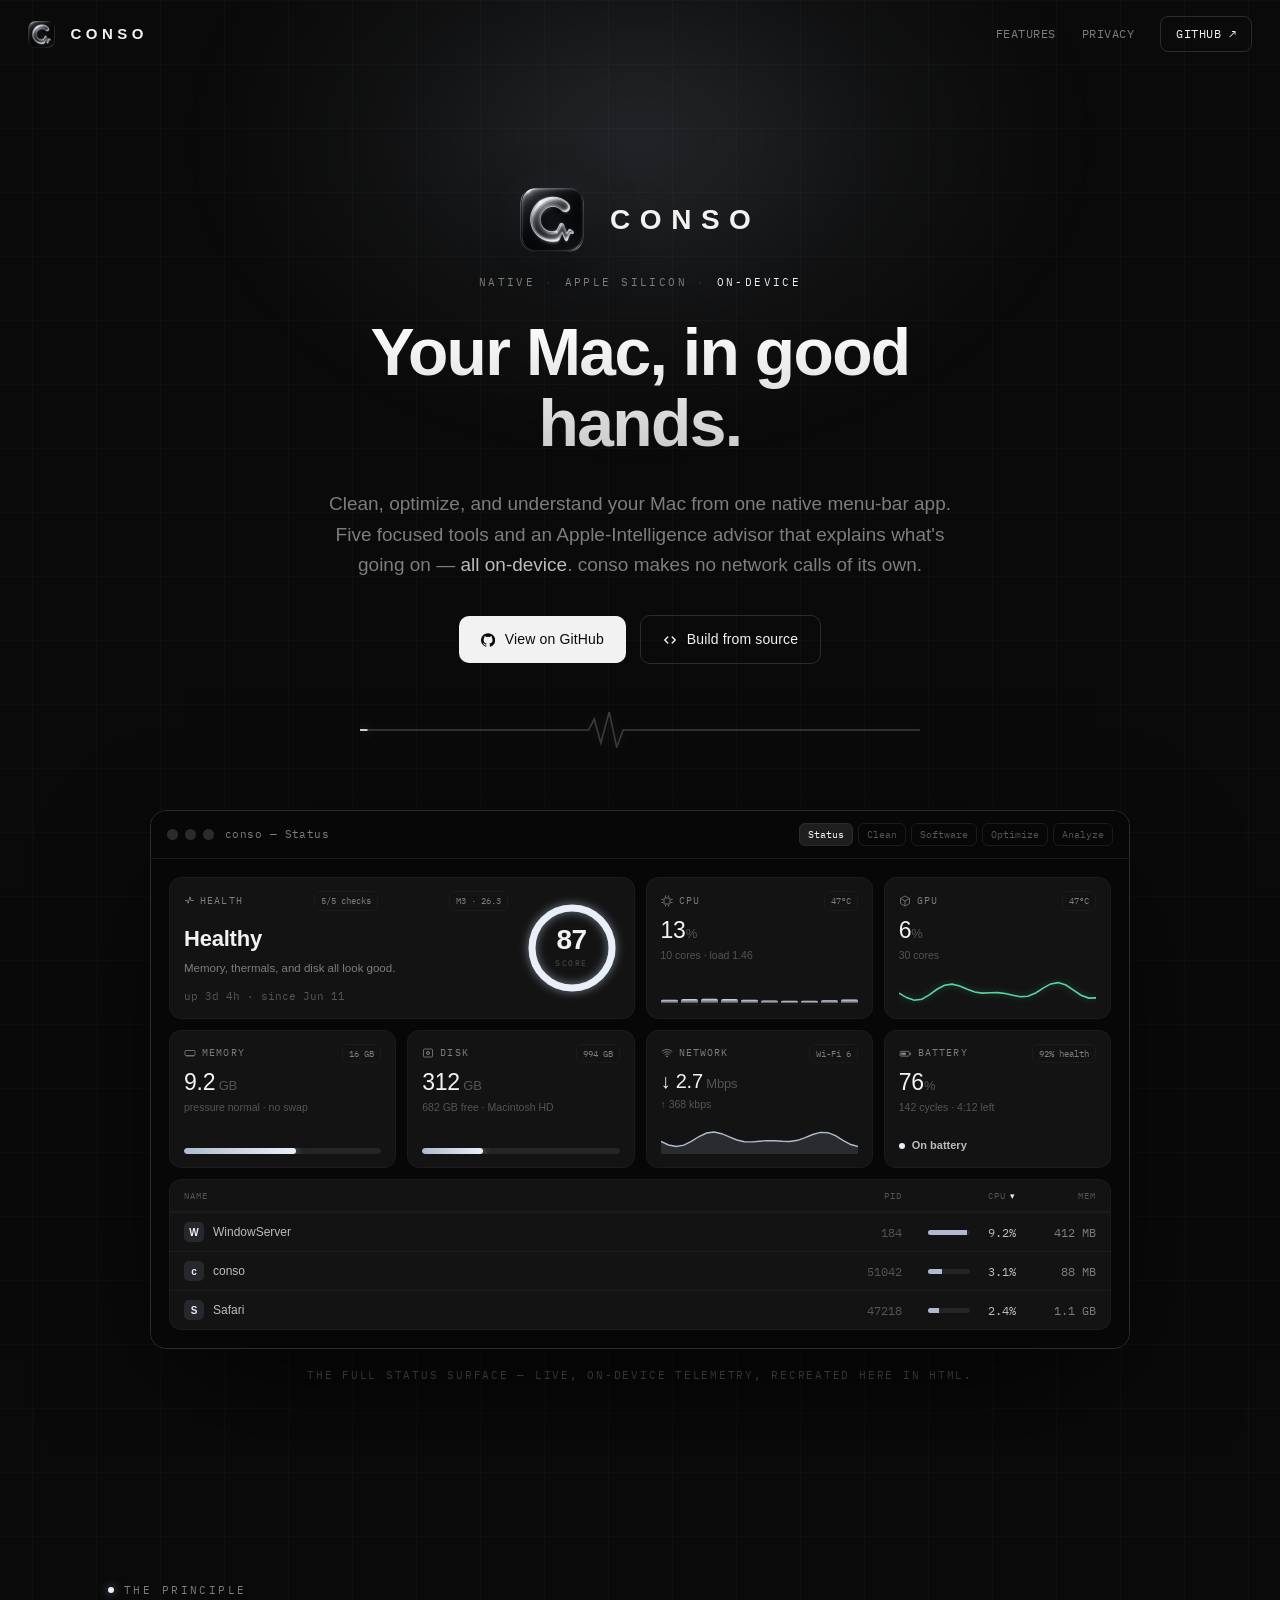
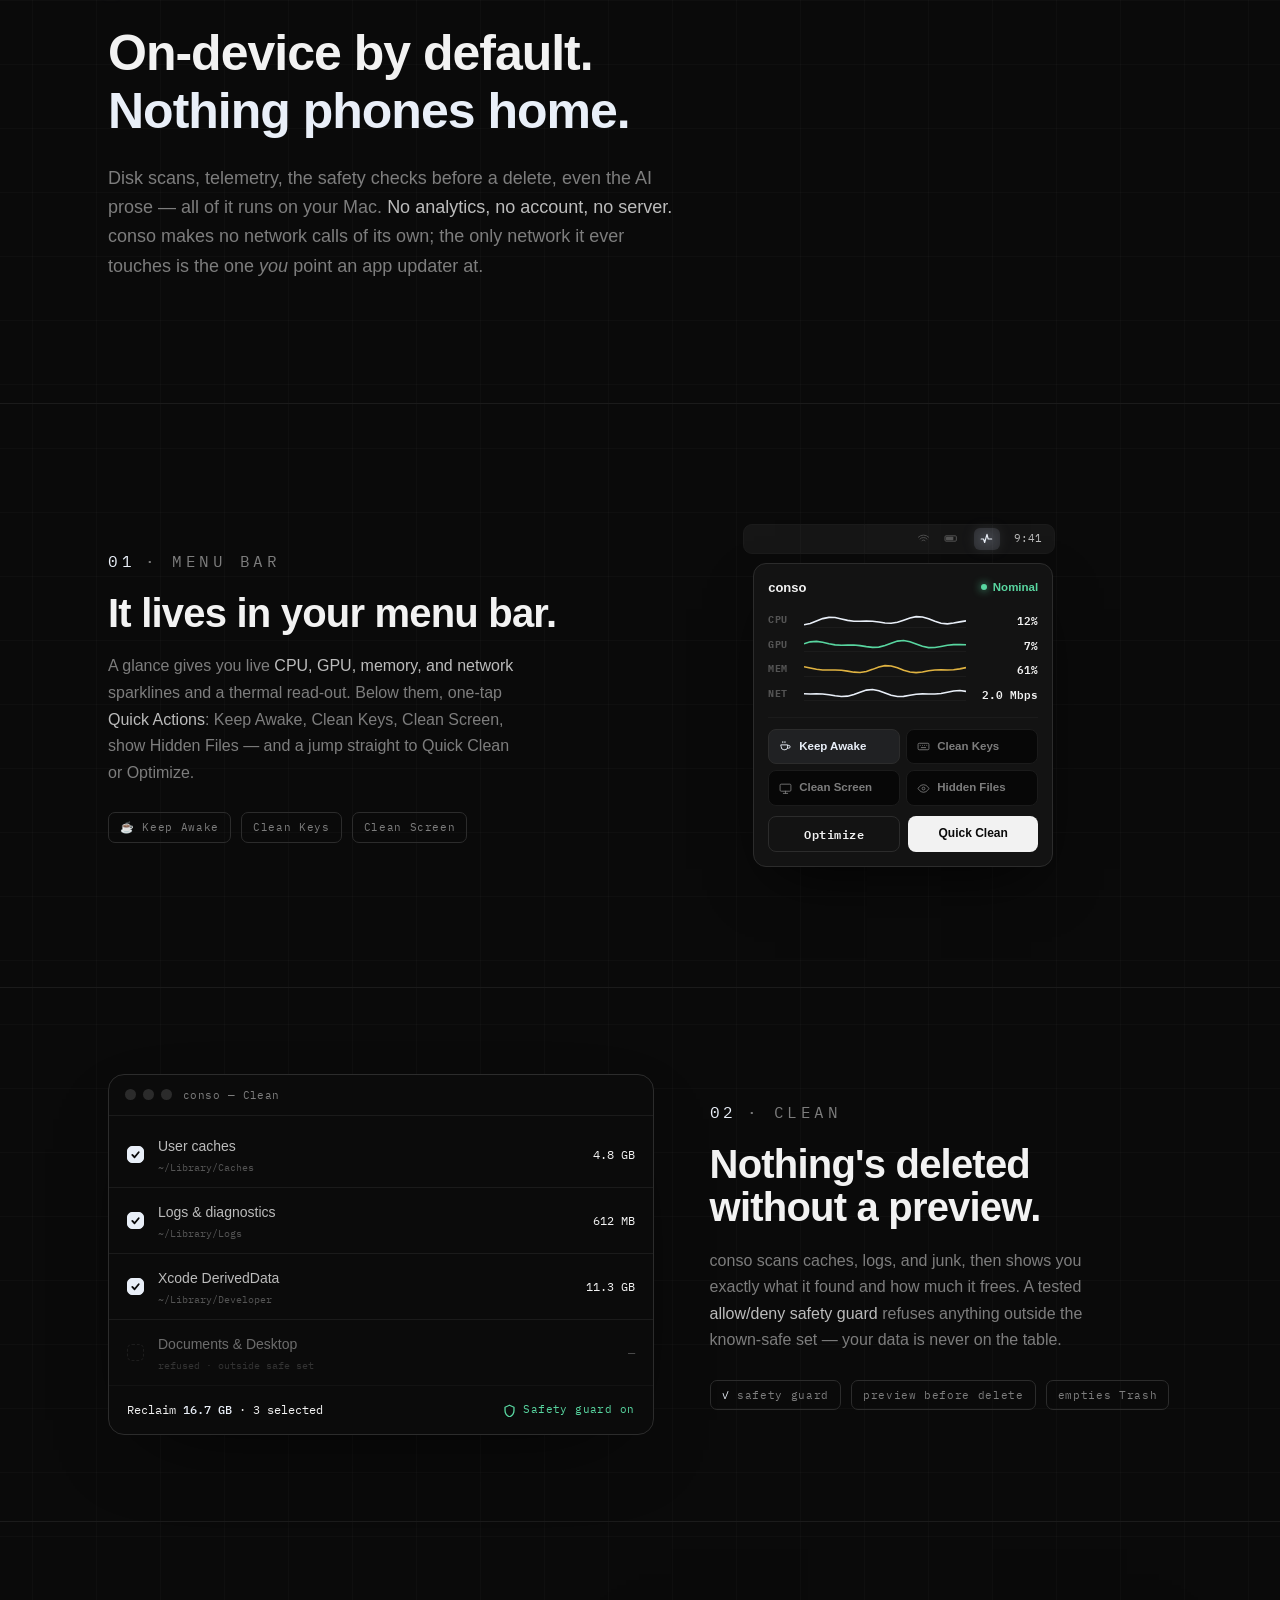
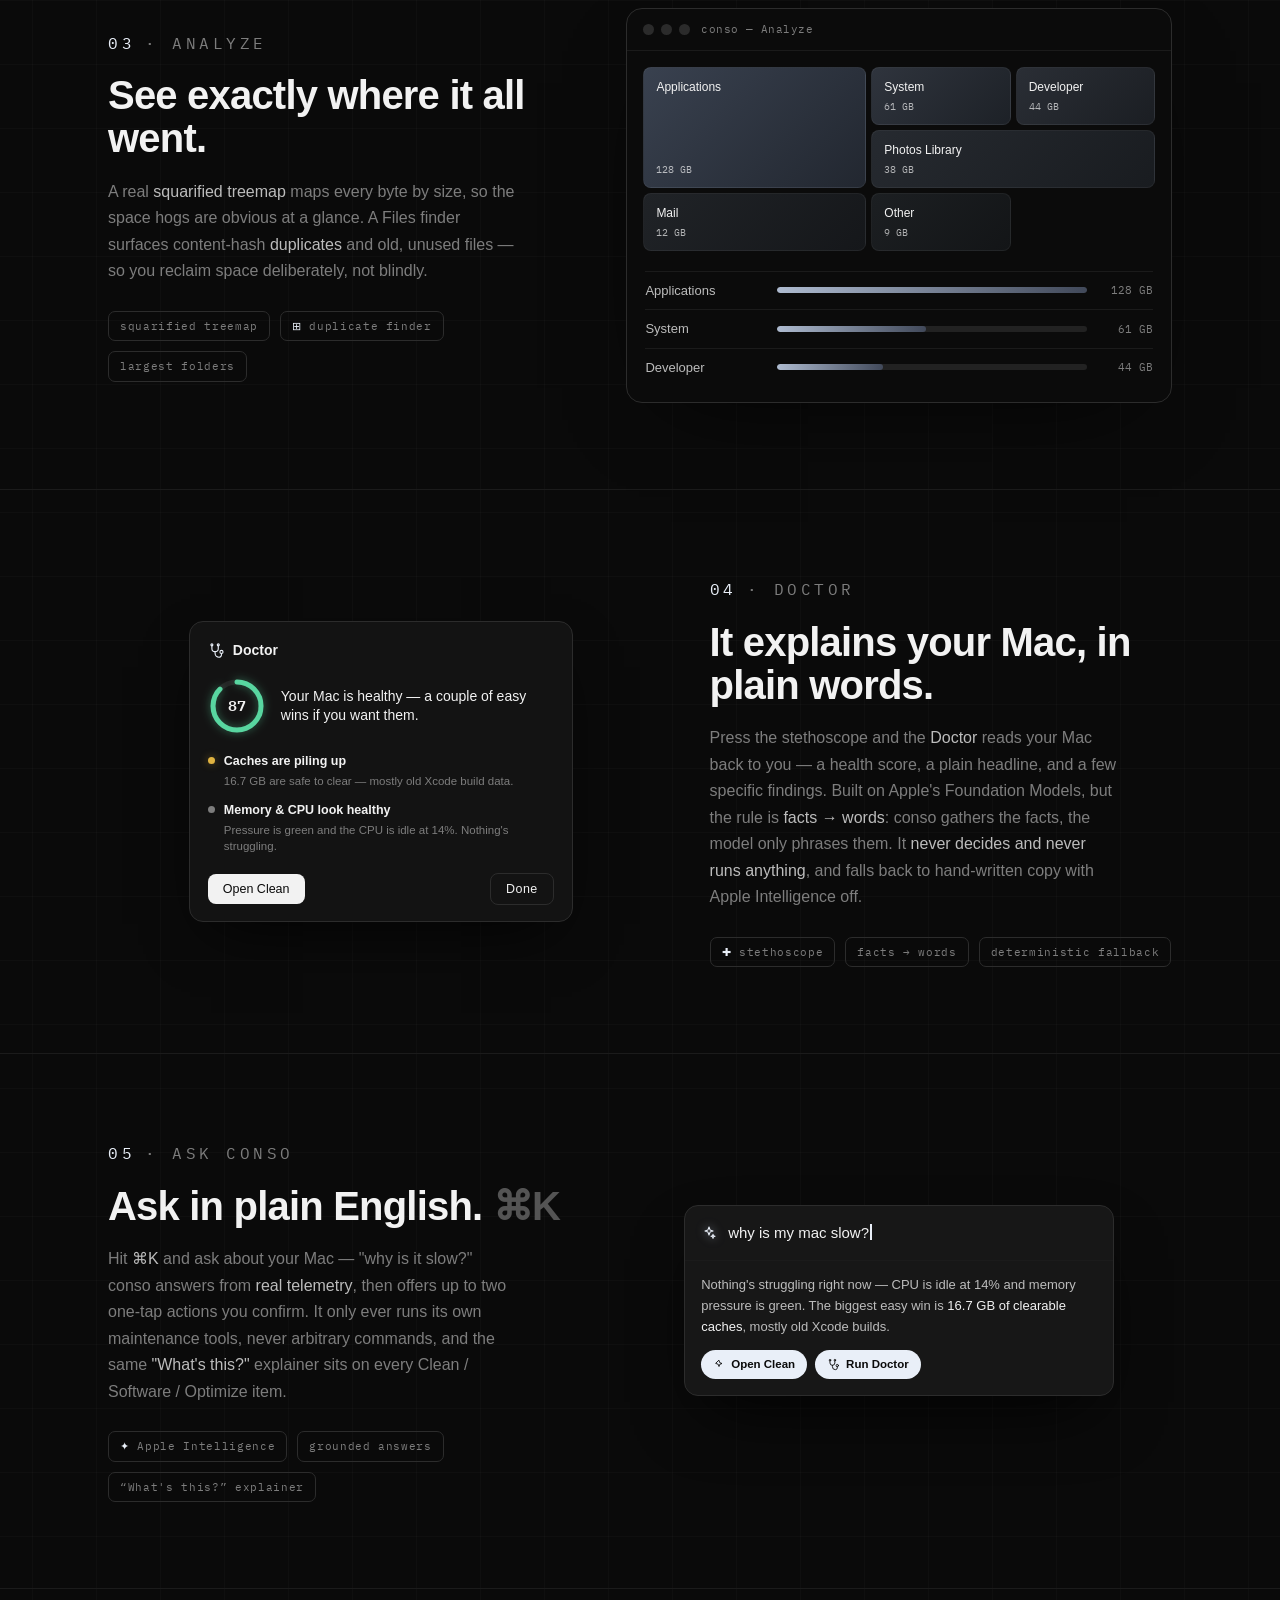
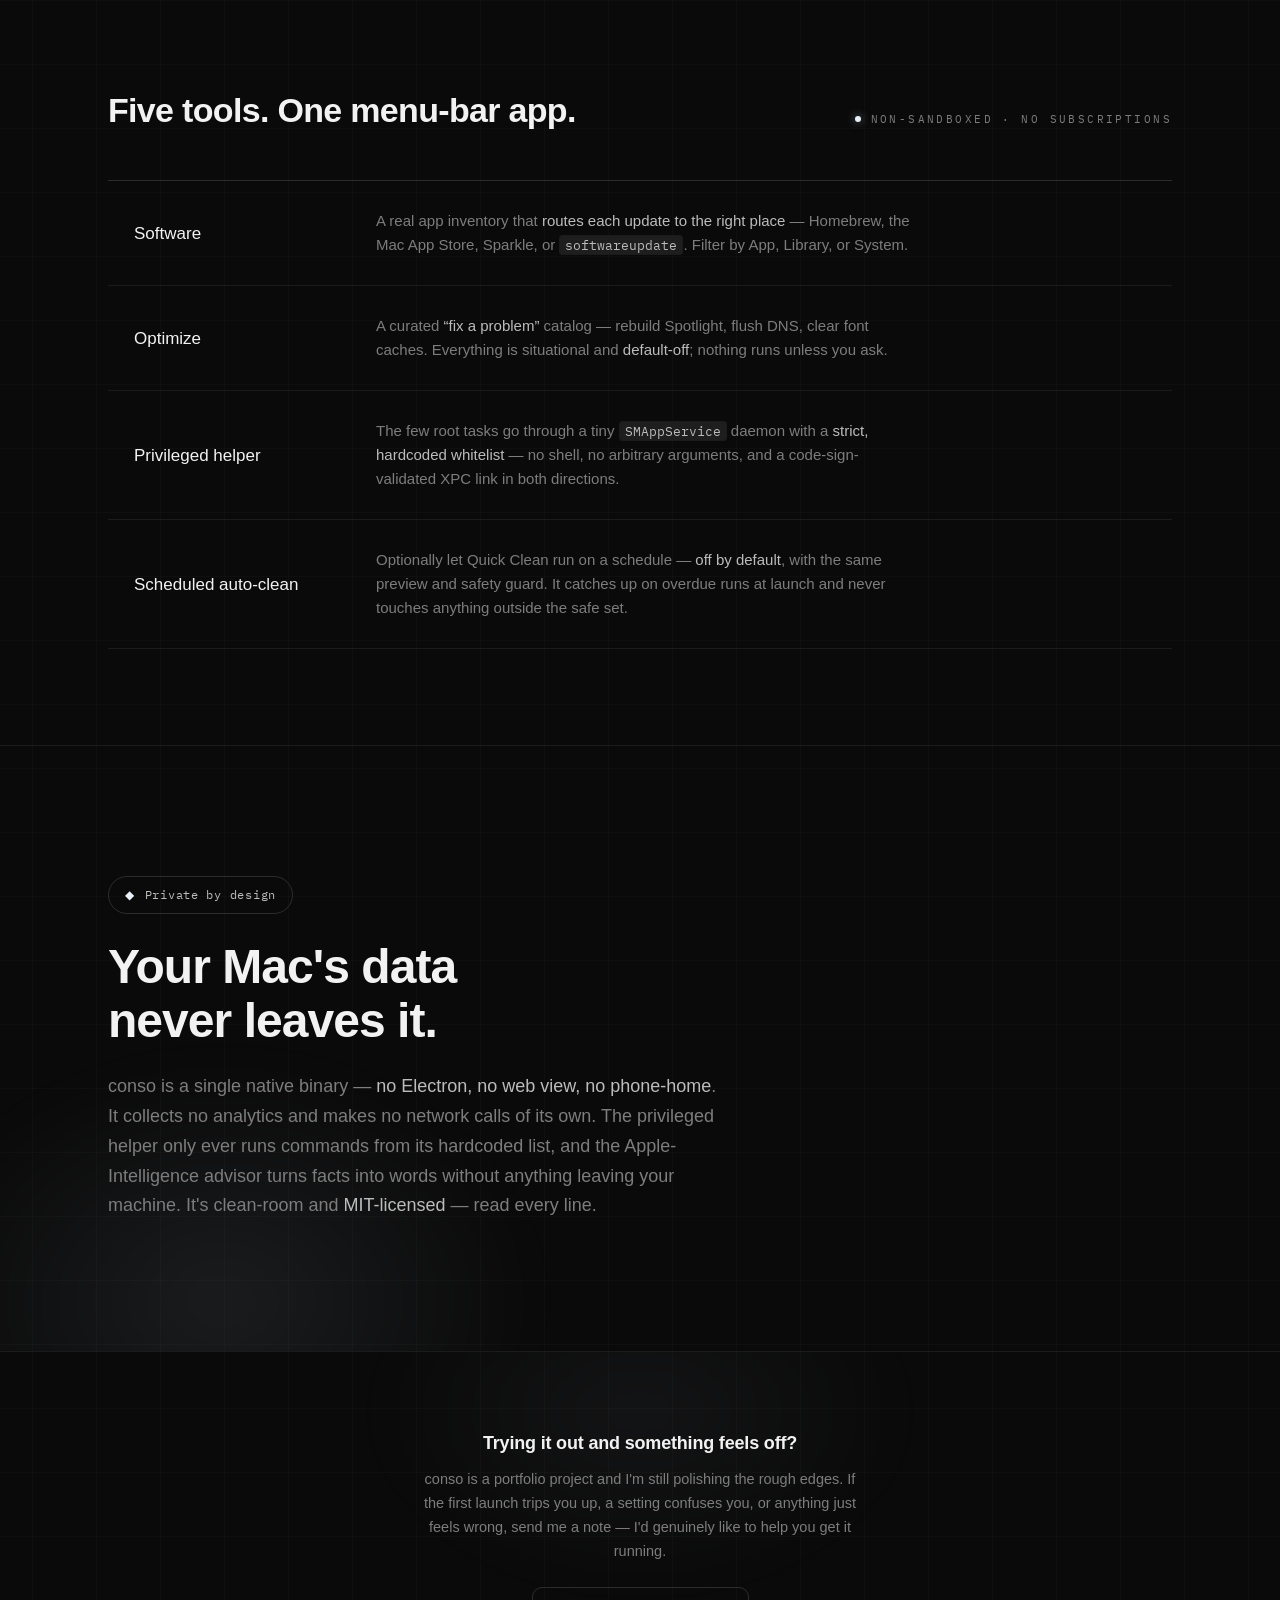
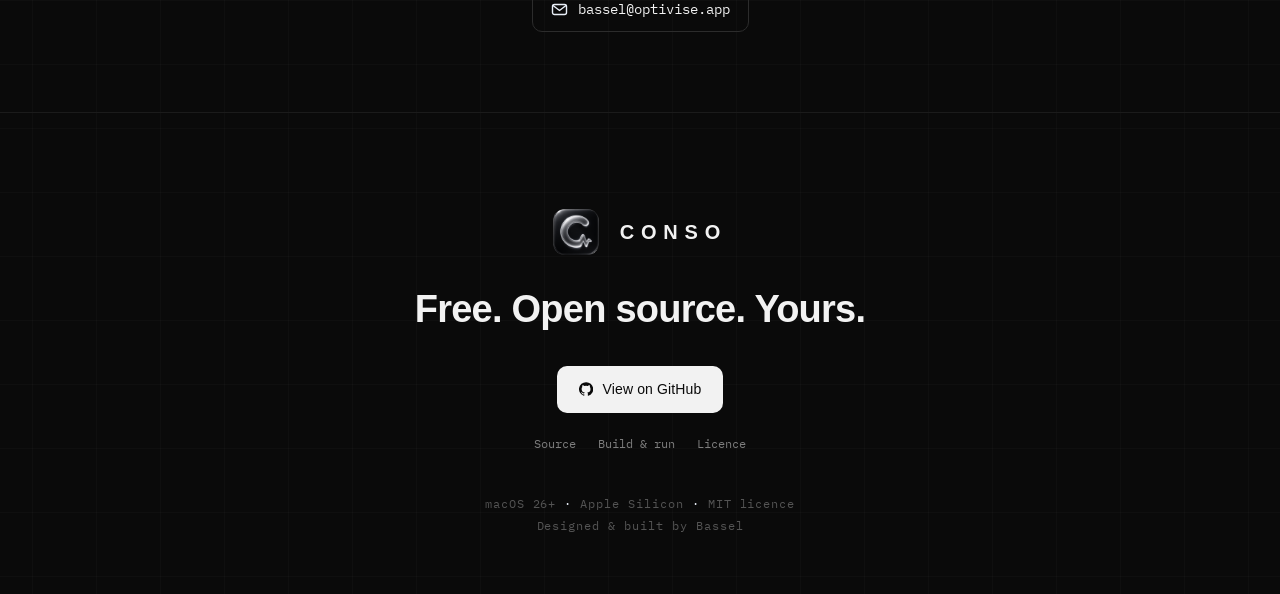
==== index.html @ 93268ed9 "conso: initial public release A native macOS maintenance app for Apple Silicon — Status, Clean, Soft" ====
<!DOCTYPE html>
<html lang="en-GB">
<head>
<meta charset="UTF-8" />
<meta name="viewport" content="width=device-width, initial-scale=1.0" />
<title>conso, a native macOS maintenance app</title>
<meta name="description" content="Clean, optimize, and analyze your Mac from one native menu-bar app. Five tools plus an on-device Apple Intelligence advisor. Everything runs on-device; conso makes no network calls of its own." />
<meta property="og:title" content="conso, a native macOS maintenance app" />
<meta property="og:description" content="Status, Clean, Software, Optimize, Analyze — one native Mac app, with an on-device advisor that explains your Mac instead of nagging it. Nothing leaves your machine." />
<meta property="og:image" content="assets/logo.png" />
<meta property="og:type" content="website" />
<link rel="icon" href="assets/logo.png" />
<link rel="preconnect" href="https://fonts.googleapis.com" />
<link rel="preconnect" href="https://fonts.gstatic.com" crossorigin />
<link href="https://fonts.googleapis.com/css2?family=IBM+Plex+Mono:wght@400;500;600&display=swap" rel="stylesheet" />
<style>
  :root {
    --bg:        #0a0a0a;
    --bg-deep:   #070707;
    --card:      #131313;
    --card-2:    #171717;
    --hover:     #1e1e1e;
    --line:      #2c2c2c;
    --line-soft: #1b1b1b;
    --fg:        #f2f2f2;
    --fg-dim:    #bcbcbc;
    --muted:     #7d7d7d;
    --muted-2:   #545454;
    /* chrome accent — the icon's cool-white glow, never a hot colour */
    --chrome:    #e9eff8;
    --chrome-d:  #aebbd0;
    --glow:      rgba(206,221,247,0.55);
    --good:      #58d6a0;
    --warm:      #e0b341;
    --sans: -apple-system, BlinkMacSystemFont, "SF Pro Display", "SF Pro Text", "Helvetica Neue", Helvetica, Arial, sans-serif;
    --mono: "IBM Plex Mono", ui-monospace, "SF Mono", Menlo, monospace;
    --maxw: 1120px;
  }

  * { box-sizing: border-box; margin: 0; padding: 0; }
  html { scroll-behavior: smooth; -webkit-font-smoothing: antialiased; text-rendering: optimizeLegibility; }
  body {
    background: var(--bg);
    color: var(--fg);
    font-family: var(--sans);
    line-height: 1.5;
    overflow-x: hidden;
    background-image:
      linear-gradient(to right, rgba(255,255,255,0.020) 1px, transparent 1px),
      linear-gradient(to bottom, rgba(255,255,255,0.020) 1px, transparent 1px);
    background-size: 64px 64px;
    background-position: center top;
  }
  ::selection { background: rgba(206,221,247,0.20); color: #fff; }
  a { color: inherit; text-decoration: none; }

  .wrap { width: 100%; max-width: var(--maxw); margin: 0 auto; padding: 0 28px; }

  /* ── mono labels ─────────────────────────────────────────── */
  .kicker {
    font-family: var(--mono); font-size: 11px; letter-spacing: 0.22em; text-transform: uppercase;
    color: var(--muted); display: inline-flex; align-items: center; gap: 10px;
  }
  .kicker .idx { color: var(--chrome); }
  .dot { width: 6px; height: 6px; border-radius: 50%; background: var(--chrome); display: inline-block; box-shadow: 0 0 10px var(--glow); flex: none; }

  /* ── nav ─────────────────────────────────────────────────── */
  nav {
    position: fixed; top: 0; left: 0; right: 0; z-index: 100;
    display: flex; align-items: center; justify-content: space-between;
    padding: 16px 28px; border-bottom: 1px solid transparent;
    transition: background .35s ease, border-color .35s ease, backdrop-filter .35s ease;
  }
  nav.scrolled {
    background: rgba(10,10,10,0.72);
    backdrop-filter: saturate(140%) blur(14px); -webkit-backdrop-filter: saturate(140%) blur(14px);
    border-bottom: 1px solid var(--line-soft);
  }
  .brand { display: flex; align-items: center; gap: 11px; }
  .brand img { width: 27px; height: 27px; border-radius: 8px; }
  .brand .word { font-size: 15px; font-weight: 600; letter-spacing: 0.3em; padding-left: 0.3em; }
  .nav-right { display: flex; align-items: center; gap: 26px; }
  .nav-link { font-family: var(--mono); font-size: 12px; letter-spacing: 0.04em; color: var(--muted); transition: color .2s; }
  .nav-link:hover { color: var(--fg); }
  .ghost {
    font-family: var(--mono); font-size: 12px; letter-spacing: 0.04em;
    border: 1px solid var(--line); color: var(--fg); padding: 8px 15px; border-radius: 8px;
    transition: border-color .2s, background .2s;
  }
  .ghost:hover { border-color: var(--muted); background: var(--hover); }

  /* ── hero ────────────────────────────────────────────────── */
  header { position: relative; padding: 188px 0 70px; text-align: center; overflow: hidden; }
  header::before {
    content: ""; position: absolute; top: -180px; left: 50%; transform: translateX(-50%);
    width: 920px; height: 640px;
    background: radial-gradient(ellipse at center, rgba(206,221,247,0.13), rgba(206,221,247,0.035) 40%, transparent 70%);
    filter: blur(22px); pointer-events: none; z-index: 0;
  }
  header .wrap { position: relative; z-index: 1; }

  .hero-mark { display: flex; justify-content: center; align-items: center; gap: 17px; margin-bottom: 22px; }
  .hero-mark img { width: 64px; height: 64px; border-radius: 15px; box-shadow: 0 10px 48px rgba(0,0,0,0.7), 0 0 36px rgba(206,221,247,0.10); }
  .hero-mark .word { font-size: 28px; font-weight: 600; letter-spacing: 0.34em; padding-left: 0.34em; }

  h1 {
    font-size: clamp(34px, 5.6vw, 66px); font-weight: 600; line-height: 1.08; letter-spacing: -0.025em;
    max-width: 17ch; margin: 0 auto 22px; padding-bottom: 0.12em;
    background: linear-gradient(180deg, #fff 0%, #c6c6c6 100%);
    -webkit-background-clip: text; background-clip: text; -webkit-text-fill-color: transparent;
  }
  .sub { font-size: clamp(15px, 1.7vw, 19px); color: var(--muted); line-height: 1.62; max-width: 60ch; margin: 0 auto 34px; }
  .sub b { color: var(--fg-dim); font-weight: 500; }

  .cta-row { display: flex; gap: 14px; justify-content: center; flex-wrap: wrap; align-items: center; }
  .btn {
    display: inline-flex; align-items: center; gap: 10px;
    font-size: 14px; font-weight: 500; letter-spacing: 0.01em;
    padding: 13px 22px; border-radius: 10px; transition: transform .18s ease, background .2s, border-color .2s, box-shadow .2s;
  }
  .btn-primary { background: var(--fg); color: #0a0a0a; }
  .btn-primary:hover { transform: translateY(-2px); box-shadow: 0 10px 30px rgba(0,0,0,0.5); }
  .btn-ghost { border: 1px solid var(--line); color: var(--fg); }
  .btn-ghost:hover { border-color: var(--muted); background: var(--hover); transform: translateY(-2px); }

  /* signature: the EKG pulse line */
  .pulseline { display: block; margin: 48px auto 0; width: min(560px, 84vw); height: 36px; opacity: .92; }
  .pulseline path { stroke: var(--chrome); stroke-width: 1.7; fill: none; filter: drop-shadow(0 0 6px var(--glow)); }
  .pulseline .ghost { opacity: 0.22; }
  .pulseline .beat { stroke-dasharray: 8 1400; stroke-dashoffset: 0; animation: trace 4.8s linear infinite; }
  @keyframes trace { to { stroke-dashoffset: -1408; } }

  /* ── framed stage / window chrome ────────────────────────── */
  .stagewrap { margin-top: 62px; }
  .stage {
    position: relative; max-width: 980px; margin: 0 auto;
    border: 1px solid var(--line); border-radius: 16px; overflow: hidden;
    background: #0b0b0b; box-shadow: 0 44px 130px -34px rgba(0,0,0,0.9);
  }
  .stage-cap {
    font-family: var(--mono); font-size: 11px; letter-spacing: 0.16em; text-transform: uppercase;
    color: var(--muted-2); text-align: center; margin-top: 18px;
  }
  .win { background: var(--bg-deep); text-align: left; }
  .titlebar { display:flex; align-items:center; gap:11px; padding:12px 16px; border-bottom:1px solid var(--line-soft); }
  .traffic { display:flex; gap:7px; }
  .traffic span { width:11px; height:11px; border-radius:50%; background:#2b2b2b; }
  .titlebar .tt { font-family:var(--mono); font-size:11px; letter-spacing:.04em; color:var(--muted); }
  .titlebar .pill { margin-left:auto; display:flex; gap:5px; }
  .titlebar .pill span { font-family:var(--mono); font-size:10px; color:var(--muted-2); border:1px solid var(--line-soft); border-radius:6px; padding:3px 8px; }
  .titlebar .pill span.on { color:var(--fg); border-color:var(--line); background:var(--hover); }

  /* ── status — recreated from StatusView (hero + 6 cards + process table) ── */
  .status-body { padding:18px; }
  .sgrid { display:grid; grid-template-columns: repeat(4, 1fr); gap:11px; }
  .scard { border:1px solid var(--line-soft); border-radius:12px; background:var(--card); padding:13px 14px; display:flex; flex-direction:column; }
  .sct { display:flex; align-items:center; gap:6px; margin-bottom:8px; }
  .sct .k { font-family:var(--mono); font-size:9.5px; letter-spacing:.12em; color:var(--muted); text-transform:uppercase; }
  .sct .ico { color:var(--muted); flex:none; }
  .badge { margin-left:auto; font-family:var(--mono); font-size:9px; color:var(--muted); border:1px solid var(--line-soft); border-radius:5px; padding:2px 6px; }
  .badge.warm { color:var(--warm); border-color:rgba(224,179,65,.3); }
  .sval { font-size:23px; font-weight:500; letter-spacing:-0.01em; line-height:1; color:var(--fg); }
  .sval small { font-size:13px; color:var(--muted-2); font-weight:400; }
  .ssub { font-size:10.5px; color:var(--muted-2); margin-top:6px; }
  .schart { margin-top:auto; padding-top:11px; }

  /* health hero card (spans 2) */
  .s-hero { grid-column: span 2; display:flex; flex-direction:row; align-items:center; gap:16px; }
  .s-hero .hleft { flex:1; min-width:0; }
  .s-hero .hbadges { display:flex; align-items:center; gap:6px; }
  .s-hero .hbadges .k { font-family:var(--mono); font-size:9.5px; letter-spacing:.12em; color:var(--muted); text-transform:uppercase; display:flex; align-items:center; gap:5px; }
  .s-hero .hgrade { font-size:22px; font-weight:600; letter-spacing:-0.01em; margin-top:11px; }
  .s-hero .hsum { font-size:11.5px; color:var(--muted); margin-top:5px; line-height:1.4; }
  .s-hero .hup { font-family:var(--mono); font-size:10.5px; color:var(--muted-2); margin-top:13px; }
  .hring { position:relative; width:96px; height:96px; flex:none; }
  .hring svg { transform:rotate(-90deg); overflow:visible; }
  .hring .trk { stroke:#242424; }
  .hring .vl { stroke:var(--chrome); stroke-linecap:round; filter:drop-shadow(0 0 5px var(--glow)); stroke-dasharray:427; stroke-dashoffset:427; animation:fillring 1.6s cubic-bezier(.2,.7,.2,1) .3s forwards; }
  @keyframes fillring { to { stroke-dashoffset:56; } }
  .hring .ctr { position:absolute; inset:0; display:flex; flex-direction:column; align-items:center; justify-content:center; }
  .hring .ctr .n { font-size:28px; font-weight:600; letter-spacing:-0.02em; line-height:1; }
  .hring .ctr .l { font-family:var(--mono); font-size:8px; letter-spacing:.18em; color:var(--muted-2); margin-top:3px; }

  /* charts shared */
  .bars { display:flex; align-items:flex-end; gap:3px; height:30px; border-bottom:1px solid var(--line-soft); padding-bottom:1px; }
  .bars i { flex:1; min-height:5px; background:linear-gradient(180deg,var(--chrome),#4a5364); border-radius:2px 2px 0 0; opacity:.92; transform-origin:bottom; animation:bar 2.6s ease-in-out infinite; }
  @keyframes bar { 0%,100%{ transform:scaleY(.5);} 50%{ transform:scaleY(1);} }
  .meter { height:6px; border-radius:3px; background:#242424; overflow:hidden; }
  .meter i { display:block; height:100%; border-radius:3px; background:linear-gradient(90deg,var(--chrome-d),var(--chrome)); box-shadow:0 0 8px var(--glow); }
  .meter.warm i { background:linear-gradient(90deg,#9a7a2a,var(--warm)); box-shadow:0 0 8px rgba(224,179,65,.4); }
  .spark { display:block; width:100%; height:30px; }
  .spark polyline { fill:none; stroke-width:1.6; vector-effect:non-scaling-stroke; }
  .area2 { display:block; width:100%; height:30px; }
  .area2 path.fill { stroke:none; }
  .area2 path.ln { fill:none; stroke:var(--chrome-d); stroke-width:1.4; vector-effect:non-scaling-stroke; }
  .bstate { display:flex; align-items:center; gap:7px; font-size:11px; font-weight:600; color:var(--fg-dim); }
  .bstate i { width:6px; height:6px; border-radius:50%; background:var(--chrome); flex:none; }

  /* process table */
  .ptable { margin-top:11px; border:1px solid var(--line-soft); border-radius:12px; background:var(--card); overflow:hidden; }
  .phead, .prow { display:grid; grid-template-columns: 1fr 64px 104px 70px; gap:10px; align-items:center; padding:9px 14px; }
  .phead { font-family:var(--mono); font-size:9px; letter-spacing:.1em; color:var(--muted-2); border-bottom:1px solid var(--line-soft); }
  .phead .r { text-align:right; }
  .phead .cpu { display:flex; align-items:center; justify-content:flex-end; gap:4px; }
  .phead .cpu .cv { color:var(--chrome); }
  .prow { border-top:1px solid var(--line-soft); font-size:12px; }
  .prow:first-of-type { border-top:0; }
  .prow .pn { display:flex; align-items:center; gap:9px; color:var(--fg-dim); min-width:0; }
  .prow .pn .ic { width:20px; height:20px; border-radius:5px; background:rgba(174,187,208,.12); color:var(--chrome); display:flex; align-items:center; justify-content:center; font-size:10px; font-weight:700; flex:none; }
  .prow .pn .nm { overflow:hidden; text-overflow:ellipsis; white-space:nowrap; }
  .prow .pid { font-family:var(--mono); color:var(--muted-2); text-align:right; font-size:11.5px; }
  .prow .pcpu { display:flex; align-items:center; gap:8px; justify-content:flex-end; }
  .prow .pcpu .cb { width:42px; height:5px; border-radius:3px; background:#242424; overflow:hidden; flex:none; }
  .prow .pcpu .cb i { display:block; height:100%; background:var(--chrome-d); }
  .prow .pcpu .cv { font-family:var(--mono); color:var(--fg-dim); min-width:38px; text-align:right; font-size:11.5px; }
  .prow .pmem { font-family:var(--mono); color:var(--muted); text-align:right; font-size:11.5px; }

  /* ── statement bands ─────────────────────────────────────── */
  .band { padding: 122px 0; }
  .statement { font-size: clamp(26px, 4.2vw, 50px); font-weight: 600; line-height: 1.16; letter-spacing: -0.02em; max-width: 20ch; }
  .statement .c { color: var(--chrome); }
  .statement-sub { color: var(--muted); font-size: clamp(15px,1.6vw,18px); max-width: 58ch; margin-top: 24px; line-height: 1.62; }
  .statement-sub b { color: var(--fg-dim); font-weight:500; }

  /* ── showcase sections ───────────────────────────────────── */
  .show { padding: 86px 0; border-top: 1px solid var(--line-soft); }
  .show-grid { display: grid; grid-template-columns: 1fr 1.18fr; gap: 56px; align-items: center; }
  .show.flip .show-grid { grid-template-columns: 1.18fr 1fr; }
  .show.flip .show-copy { order: 2; }
  .show-copy h2 { font-size: clamp(26px, 3.4vw, 40px); font-weight: 600; line-height: 1.08; letter-spacing: -0.02em; margin: 18px 0 18px; }
  .show-copy p { color: var(--muted); font-size: 16px; line-height: 1.66; max-width: 46ch; }
  .show-copy p b { color: var(--fg-dim); font-weight: 500; }
  .meta-row { margin-top: 26px; display: flex; flex-wrap: wrap; gap: 10px; }
  .chip { font-family: var(--mono); font-size: 11px; letter-spacing: 0.06em; color: var(--muted); padding: 6px 11px; border: 1px solid var(--line); border-radius: 7px; }
  .chip .c { color: var(--chrome); }

  /* ── recreated app UI — crisp live HTML, not screenshots ── */
  .mock { position: relative; border: 1px solid var(--line); border-radius: 16px; background: #0b0b0b; box-shadow: 0 30px 90px -45px rgba(0,0,0,0.9); overflow: hidden; }
  /* bare = no surrounding box; the inner panel floats on the section (used by Doctor / Ask / menu-bar) */
  .mock.bare { border: none; background: transparent; box-shadow: none; overflow: visible; }

  /* menu-bar HUD — a floating dropdown from the menu bar */
  .hud-mock { padding:34px 26px; }
  .hud-stack { width:312px; margin:0 auto; }
  .menubar { display:flex; align-items:center; justify-content:flex-end; gap:14px; height:30px; padding:0 12px; background:rgba(255,255,255,0.05); border:1px solid var(--line-soft); border-radius:9px; color:var(--muted-2); }
  .menubar svg { flex:none; }
  .menubar .ecg { display:flex; align-items:center; color:var(--chrome); filter:drop-shadow(0 0 6px var(--glow)); padding:4px 6px; border-radius:6px; background:rgba(174,187,208,.14); }
  .menubar .clock { font-family:var(--mono); font-size:10.5px; color:var(--fg-dim); }
  .hud-drop { display:flex; justify-content:flex-end; padding:9px 2px 0; }
  .hud { width:300px; background:var(--card); border:1px solid var(--line); border-radius:13px; padding:14px; box-shadow:0 24px 60px -22px rgba(0,0,0,.85); }
  .hud .hudtop { display:flex; align-items:center; justify-content:space-between; margin-bottom:11px; }
  .hud .hudtop .nm { font-size:13px; font-weight:600; }
  .hud .hudtop .st { display:flex; align-items:center; gap:6px; font-size:11.5px; font-weight:600; color:var(--good); }
  .hud .hudtop .st i { width:6px; height:6px; border-radius:50%; background:var(--good); box-shadow:0 0 8px var(--good); }
  .hud .srow { display:flex; align-items:center; gap:10px; padding:4px 0; }
  .hud .srow .sk { font-family:var(--mono); font-size:9.5px; font-weight:700; letter-spacing:.04em; color:var(--muted-2); width:26px; }
  .hud .srow .sl { flex:1; height:15px; border-bottom:1px solid var(--line-soft); }
  .hud .srow .sv { font-family:var(--mono); font-size:11px; font-weight:600; color:var(--fg); width:62px; text-align:right; }
  .hud .huddiv { height:1px; background:var(--line-soft); margin:11px 0; }
  .hud .qgrid { display:grid; grid-template-columns:1fr 1fr; gap:6px; }
  .hud .qa { display:flex; align-items:center; gap:7px; padding:8px 10px; border-radius:8px; border:1px solid var(--line-soft); background:var(--bg-deep); font-size:11.5px; font-weight:600; color:var(--muted); }
  .hud .qa svg { color:var(--muted); flex:none; }
  .hud .qa.on { color:var(--chrome); border-color:var(--line); background:rgba(174,187,208,.08); }
  .hud .qa.on svg { color:var(--chrome); }
  .hud .hudbtns { display:flex; gap:8px; margin-top:10px; }
  .hud .hb { flex:1; text-align:center; font-size:12px; font-weight:600; padding:8px; border-radius:8px; }
  .hud .hb.ghost { border:1px solid var(--line); color:var(--fg); }
  .hud .hb.solid { background:var(--fg); color:#0a0a0a; }

  /* clean — category list with safety guard */
  .clean-body { padding: 6px 0 0; }
  .crow { display:flex; align-items:center; gap:14px; padding:12px 18px; border-bottom:1px solid var(--line-soft); }
  .crow .cbx { width:17px; height:17px; border-radius:5px; border:1px solid var(--line); flex:none; display:flex; align-items:center; justify-content:center; }
  .crow.on .cbx { background:var(--chrome); border-color:var(--chrome); }
  .crow.on .cbx svg { stroke:#0a0a0a; }
  .crow .cname { font-size:14px; color:var(--fg-dim); }
  .crow .cpath { font-family:var(--mono); font-size:10px; color:var(--muted-2); margin-top:2px; }
  .crow .csz { margin-left:auto; font-family:var(--mono); font-size:12px; color:var(--fg); }
  .crow.locked { opacity:.55; }
  .crow.locked .csz { color:var(--muted); }
  .clean-foot { display:flex; align-items:center; justify-content:space-between; gap:12px; padding:15px 18px; }
  .clean-foot .tot { font-family:var(--mono); font-size:12px; color:var(--fg); }
  .clean-foot .tot b { color:var(--chrome); font-weight:500; }
  .clean-foot .safe { font-family:var(--mono); font-size:10.5px; letter-spacing:.04em; color:var(--good); display:flex; align-items:center; gap:7px; }
  .clean-foot .safe svg { stroke:var(--good); flex:none; }

  /* analyze — squarified treemap */
  .tm { display:grid; grid-template-columns: 1.6fr 1fr 1fr; grid-template-rows: repeat(3, 58px); gap:5px; padding:16px; }
  .tile { border-radius:8px; padding:10px 12px; display:flex; flex-direction:column; justify-content:space-between; border:1px solid rgba(255,255,255,0.05); overflow:hidden; }
  .tile .tn { font-size:12px; font-weight:500; color:var(--fg); }
  .tile .tv { font-family:var(--mono); font-size:10px; color:rgba(255,255,255,0.66); }
  .t1 { grid-row: span 2; background:linear-gradient(135deg,#39414f,#222730); }
  .t2 { background:linear-gradient(135deg,#2f343d,#1d2127); }
  .t3 { background:linear-gradient(135deg,#2a2e35,#1b1e23); }
  .t4 { grid-column: span 2; background:linear-gradient(135deg,#262a30,#191c20); }
  .t5 { background:linear-gradient(135deg,#202327,#15171a); }
  .t6 { background:linear-gradient(135deg,#1c1f22,#131517); }
  .folders { padding: 4px 18px 16px; }
  .frow { display:flex; align-items:center; gap:12px; padding:9px 0; border-top:1px solid var(--line-soft); }
  .frow .fn { font-size:13px; color:var(--fg-dim); min-width:120px; }
  .frow .fbar { flex:1; height:6px; border-radius:3px; background:#222; overflow:hidden; }
  .frow .fbar i { display:block; height:100%; background:linear-gradient(90deg,var(--chrome-d),#41495a); border-radius:3px; }
  .frow .fv { font-family:var(--mono); font-size:11px; color:var(--muted); min-width:54px; text-align:right; }

  /* doctor — recreated from DoctorView (stethoscope · ring + headline · findings · actions) */
  .doc-mock { display:flex; align-items:center; justify-content:center; padding:30px; min-height:300px; }
  .doctor { width:100%; max-width:384px; background:var(--card); border:1px solid var(--line); border-radius:14px; padding:18px 18px 16px; box-shadow:0 24px 60px -22px rgba(0,0,0,.85); }
  .doctor .dhead { display:flex; align-items:center; gap:8px; margin-bottom:16px; }
  .doctor .dhead svg { color:var(--chrome); flex:none; }
  .doctor .dhead span { font-size:14px; font-weight:600; color:var(--fg); }
  .dtop { display:flex; align-items:center; gap:15px; margin-bottom:17px; }
  .dring { position:relative; width:58px; height:58px; flex:none; }
  .dring svg { transform:rotate(-90deg); overflow:visible; }
  .dring .trk { stroke:#242424; }
  .dring .vl { stroke:var(--good); stroke-linecap:round; stroke-dasharray:151; stroke-dashoffset:20; filter:drop-shadow(0 0 4px rgba(88,214,160,.45)); }
  .dring .n { position:absolute; inset:0; display:flex; align-items:center; justify-content:center; font-family:var(--mono); font-size:15px; font-weight:600; color:var(--fg); }
  .dheadline { font-size:14px; font-weight:500; line-height:1.42; color:var(--fg); }
  .dfindings { display:flex; flex-direction:column; gap:11px; margin-bottom:18px; }
  .dfind { display:flex; align-items:flex-start; gap:9px; }
  .dfind i { width:7px; height:7px; border-radius:50%; flex:none; margin-top:5px; }
  .dfind i.info { background:var(--muted); }
  .dfind i.warn { background:var(--warm); box-shadow:0 0 8px rgba(224,179,65,.45); }
  .dfind .ft { font-size:12.5px; font-weight:600; color:var(--fg); }
  .dfind .fd { font-size:11.5px; color:var(--muted); line-height:1.46; margin-top:2px; }
  .dbtns { display:flex; align-items:center; gap:10px; }
  .dbtn { font-family:inherit; font-size:12.5px; font-weight:500; padding:8px 15px; border-radius:8px; background:transparent; border:none; -webkit-appearance:none; appearance:none; cursor:default; }
  .dbtn.primary { background:var(--fg); color:#0a0a0a; }
  .dbtn.ghost { background:transparent; border:1px solid var(--line); color:var(--fg); margin-left:auto; }

  /* ask conso — recreated from CommandBarView (⌘K spotlight + grounded answer) */
  .ask-mock { display:flex; align-items:flex-start; justify-content:center; padding:34px 24px 40px; min-height:300px; }
  .ask { width:100%; max-width:430px; background:var(--card-2); border:1px solid var(--line); border-radius:14px; box-shadow:0 30px 70px -24px rgba(0,0,0,.9); overflow:hidden; }
  .ask .afield { display:flex; align-items:center; gap:11px; padding:0 16px; height:54px; }
  .ask .afield svg { color:var(--chrome); flex:none; filter:drop-shadow(0 0 5px var(--glow)); }
  .ask .afield .q { font-size:15px; color:var(--fg); }
  .ask .afield .cur { display:inline-block; width:2px; height:1.05em; background:var(--chrome); margin-left:1px; vertical-align:-2px; animation:blink 1.1s step-end infinite; }
  .ask .adiv { height:1px; background:var(--line-soft); }
  .ask .abody { padding:14px 16px 16px; }
  .ask .ans { font-size:13px; color:var(--fg-dim); line-height:1.58; }
  .ask .acts { display:flex; flex-wrap:wrap; gap:8px; margin-top:13px; }
  .ask .cap { display:inline-flex; align-items:center; gap:6px; font-size:11.5px; font-weight:600; color:#0a0a0a; background:var(--chrome); border-radius:999px; padding:6px 12px; }
  .ask .cap svg { flex:none; stroke:#0a0a0a; }
  @keyframes blink { 0%,100%{opacity:1} 50%{opacity:0} }

  /* ── hairline feature list ───────────────────────────────── */
  .more { padding: 96px 0; border-top: 1px solid var(--line-soft); }
  .more-head { display: flex; align-items: baseline; justify-content: space-between; gap: 24px; margin-bottom: 44px; flex-wrap: wrap; }
  .more-head h2 { font-size: clamp(24px,3vw,34px); font-weight: 600; letter-spacing: -0.02em; }
  .rows { border-top: 1px solid var(--line); }
  .row { display: grid; grid-template-columns: 220px 1fr; gap: 40px; padding: 28px 8px; border-bottom: 1px solid var(--line-soft); transition: background .25s ease, padding-left .25s ease; }
  .row:hover { background: var(--hover); padding-left: 16px; }
  .row .r-name { display: flex; align-items: center; gap: 12px; font-size: 17px; font-weight: 500; }
  .row .r-name .dot { opacity: 0; transition: opacity .25s; }
  .row:hover .r-name .dot { opacity: 1; }
  .row .r-desc { color: var(--muted); font-size: 15px; line-height: 1.6; max-width: 64ch; }
  .row .r-desc b { color: var(--fg-dim); font-weight: 500; }
  .row .r-desc code { font-family: var(--mono); font-size: 12.5px; color: var(--fg-dim); background: var(--hover); border:1px solid var(--line-soft); border-radius:4px; padding:1px 5px; }

  /* ── privacy band ────────────────────────────────────────── */
  .privacy { position: relative; padding: 130px 0; border-top: 1px solid var(--line-soft); overflow: hidden; }
  .privacy::before { content:""; position:absolute; left:-10%; bottom:-220px; width:700px; height:540px; background: radial-gradient(ellipse at center, rgba(206,221,247,0.085), transparent 66%); filter: blur(22px); pointer-events:none; }
  .privacy .wrap { position: relative; z-index: 1; }
  .privacy .flag { font-family: var(--mono); font-size: 12px; letter-spacing: 0.06em; color: var(--fg-dim); display: inline-flex; align-items: center; gap: 10px; margin-bottom: 26px; border: 1px solid var(--line); border-radius: 999px; padding: 9px 16px; }
  .privacy .flag .d { color: var(--chrome); }
  .privacy h2 { font-size: clamp(28px,4vw,48px); font-weight: 600; line-height: 1.12; letter-spacing: -0.02em; max-width: 18ch; }
  .privacy p { color: var(--muted); font-size: clamp(15px,1.6vw,18px); line-height: 1.66; max-width: 62ch; margin-top: 24px; }
  .privacy p b { color: var(--fg-dim); font-weight: 500; }

  /* ── contact note ────────────────────────────────────────── */
  .contact { position: relative; padding: 80px 0; border-top: 1px solid var(--line-soft); text-align: center; overflow: hidden; }
  .contact::before { content:""; position:absolute; top:-140px; left:50%; transform:translateX(-50%); width:600px; height:400px; background: radial-gradient(ellipse at center, rgba(206,221,247,0.05), transparent 66%); filter: blur(22px); pointer-events:none; }
  .contact .wrap { position: relative; z-index: 1; }
  .contact h2 { font-size: 18px; font-weight: 600; letter-spacing: -0.01em; line-height: 1.3; margin-bottom: 12px; color: var(--fg); }
  .contact p { color: var(--muted); font-size: 14.5px; line-height: 1.65; max-width: 54ch; margin: 0 auto 24px; }
  .email-btn { display: inline-flex; align-items: center; gap: 10px; font-family: var(--mono); font-size: 13.5px; color: var(--fg); border: 1px solid var(--line); border-radius: 10px; padding: 11px 18px; transition: border-color .2s, background .2s, transform .18s; }
  .email-btn svg { color: var(--chrome); flex: none; }
  .email-btn:hover { border-color: var(--muted); background: var(--hover); transform: translateY(-2px); }

  /* ── footer ──────────────────────────────────────────────── */
  footer { border-top: 1px solid var(--line-soft); padding: 96px 0 56px; text-align: center; position: relative; }
  .foot-mark { display:inline-flex; align-items:center; gap:14px; margin-bottom: 26px; }
  .foot-mark img { width: 46px; height: 46px; border-radius: 11px; }
  .foot-mark .word { font-size: 20px; font-weight: 600; letter-spacing: 0.34em; padding-left: 0.34em; }
  footer h2 { font-size: clamp(24px,3.4vw,38px); font-weight: 600; letter-spacing: -0.02em; margin-bottom: 28px; }
  .foot-meta { font-family: var(--mono); font-size: 12px; letter-spacing: 0.08em; color: var(--muted-2); margin-top: 40px; line-height: 1.9; }
  .foot-meta .c { color: var(--chrome); }
  .foot-links { display:flex; gap:22px; justify-content:center; margin-top: 22px; font-family: var(--mono); font-size: 12px; }
  .foot-links a { color: var(--muted); transition: color .2s; }
  .foot-links a:hover { color: var(--fg); }

  /* ── reveal / hero load ──────────────────────────────────── */
  .reveal { opacity: 0; transform: translateY(22px); transition: opacity .8s cubic-bezier(.2,.7,.2,1), transform .8s cubic-bezier(.2,.7,.2,1); }
  .reveal.in { opacity: 1; transform: none; }
  .rise { opacity: 0; transform: translateY(16px); animation: rise .9s cubic-bezier(.2,.7,.2,1) forwards; }
  @keyframes rise { to { opacity: 1; transform: none; } }
  .d1{animation-delay:.05s}.d2{animation-delay:.16s}.d3{animation-delay:.27s}.d4{animation-delay:.38s}.d5{animation-delay:.5s}.d6{animation-delay:.66s}

  @media (max-width: 920px) {
    .sgrid { grid-template-columns: repeat(2, 1fr); }
    .s-hero { grid-column: span 2; }
    .phead, .prow { grid-template-columns: 1fr 70px 60px; }
    .phead .pidc, .prow .pid { display:none; }
  }
  @media (max-width: 860px) {
    .show-grid, .show.flip .show-grid { grid-template-columns: 1fr; gap: 30px; }
    .show.flip .show-copy { order: 0; }
    .row { grid-template-columns: 1fr; gap: 8px; }
    .row .r-desc { max-width: none; }
    header { padding-top: 140px; }
    .band { padding: 84px 0; }
  }
  @media (prefers-reduced-motion: reduce) {
    *, .rise, .pulseline .beat, .bars i, .hring .vl { animation: none !important; transition: none !important; }
    .hring .vl { stroke-dashoffset: 56; }
    .reveal { opacity: 1; transform: none; }
    html { scroll-behavior: auto; }
  }
</style>
</head>
<body>

<nav id="nav">
  <a class="brand" href="#top">
    <img src="assets/logo.png" alt="conso logo" />
    <span class="word">CONSO</span>
  </a>
  <div class="nav-right">
    <a class="nav-link" href="#features">FEATURES</a>
    <a class="nav-link" href="#privacy">PRIVACY</a>
    <a class="ghost" href="https://github.com/bcssewl/conso">GITHUB ↗</a>
  </div>
</nav>

<header id="top">
  <div class="wrap">
    <div class="hero-mark rise d1">
      <img src="assets/logo.png" alt="conso" />
      <span class="word">CONSO</span>
    </div>
    <p class="kicker rise d2" style="display:flex; justify-content:center; margin-bottom:26px;">
      <span>NATIVE</span><span style="color:var(--line)">·</span><span>APPLE&nbsp;SILICON</span><span style="color:var(--line)">·</span><span class="idx">ON-DEVICE</span>
    </p>
    <h1 class="rise d3">Your Mac, in good hands.</h1>
    <p class="sub rise d4">
      Clean, optimize, and understand your Mac from one native menu-bar app. Five focused tools and an Apple-Intelligence advisor that explains what's going on —
      <b>all on-device</b>. conso makes no network calls of its own.
    </p>
    <div class="cta-row rise d5">
      <a class="btn btn-primary" href="https://github.com/bcssewl/conso"><svg width="14" height="14" viewBox="0 0 16 16" fill="currentColor" aria-hidden="true"><path d="M8 .2a8 8 0 0 0-2.5 15.6c.4.07.55-.17.55-.38l-.01-1.3c-2.2.48-2.67-1.06-2.67-1.06-.36-.92-.88-1.16-.88-1.16-.72-.49.06-.48.06-.48.8.06 1.22.82 1.22.82.71 1.21 1.86.86 2.31.66.07-.51.28-.86.5-1.06-1.75-.2-3.6-.88-3.6-3.9 0-.86.31-1.56.82-2.11-.08-.2-.36-1 .08-2.12 0 0 .67-.21 2.2.81a7.6 7.6 0 0 1 4 0c1.53-1.02 2.2-.81 2.2-.81.44 1.11.16 1.92.08 2.12.51.55.82 1.25.82 2.11 0 3.03-1.85 3.7-3.61 3.89.29.24.54.72.54 1.46l-.01 2.16c0 .21.15.46.55.38A8 8 0 0 0 8 .2Z"/></svg> View on GitHub</a>
      <a class="btn btn-ghost" href="https://github.com/bcssewl/conso#build--run"><svg width="14" height="14" viewBox="0 0 16 16" fill="none" stroke="currentColor" stroke-width="1.6" stroke-linecap="round" stroke-linejoin="round" aria-hidden="true"><path d="M5.5 4.5 2 8l3.5 3.5M10.5 4.5 14 8l-3.5 3.5"/></svg> Build from source</a>
    </div>

    <svg class="pulseline rise d6" viewBox="0 0 600 36" preserveAspectRatio="none" aria-hidden="true">
      <path class="ghost" d="M0 18 H236 l9 0 l6 -11 l7 24 l9 -31 l8 35 l7 -17 l6 0 H600"></path>
      <path class="beat"  d="M0 18 H236 l9 0 l6 -11 l7 24 l9 -31 l8 35 l7 -17 l6 0 H600"></path>
    </svg>
  </div>

  <div class="wrap stagewrap reveal" id="see">
    <div class="stage">
      <div class="win">
        <div class="titlebar">
          <div class="traffic"><span></span><span></span><span></span></div>
          <span class="tt">conso — Status</span>
          <div class="pill"><span class="on">Status</span><span>Clean</span><span>Software</span><span>Optimize</span><span>Analyze</span></div>
        </div>
        <div class="status-body">
          <div class="sgrid">
            <!-- health hero -->
            <div class="scard s-hero">
              <div class="hleft">
                <div class="hbadges">
                  <span class="k"><svg width="11" height="11" viewBox="0 0 24 24" fill="none" stroke="currentColor" stroke-width="2" stroke-linecap="round" stroke-linejoin="round"><path d="M3 12h4l2 6 4-14 2 8h6"/></svg> Health</span>
                  <span class="badge">5/5 checks</span>
                  <span class="badge">M3 · 26.3</span>
                </div>
                <div class="hgrade">Healthy</div>
                <div class="hsum">Memory, thermals, and disk all look good.</div>
                <div class="hup">up 3d 4h · since Jun 11</div>
              </div>
              <div class="hring">
                <svg width="96" height="96" viewBox="0 0 96 96"><circle class="trk" cx="48" cy="48" r="40" fill="none" stroke-width="7"/><circle class="vl" cx="48" cy="48" r="40" fill="none" stroke-width="7"/></svg>
                <div class="ctr"><span class="n">87</span><span class="l">SCORE</span></div>
              </div>
            </div>
            <!-- cpu -->
            <div class="scard">
              <div class="sct"><svg class="ico" width="12" height="12" viewBox="0 0 24 24" fill="none" stroke="currentColor" stroke-width="1.8"><rect x="6" y="6" width="12" height="12" rx="1.5"/><path d="M9 1v3M15 1v3M9 20v3M15 20v3M1 9h3M1 15h3M20 9h3M20 15h3"/></svg><span class="k">CPU</span><span class="badge">47°C</span></div>
              <div class="sval"><span data-n="cpu">14</span><small>%</small></div>
              <div class="ssub">10 cores · load <span data-n="load">1.84</span></div>
              <div class="schart"><div class="bars"><i style="animation-delay:0s"></i><i style="animation-delay:.2s"></i><i style="animation-delay:.4s"></i><i style="animation-delay:.1s"></i><i style="animation-delay:.5s"></i><i style="animation-delay:.3s"></i><i style="animation-delay:.6s"></i><i style="animation-delay:.15s"></i><i style="animation-delay:.45s"></i><i style="animation-delay:.25s"></i></div></div>
            </div>
            <!-- gpu -->
            <div class="scard">
              <div class="sct"><svg class="ico" width="12" height="12" viewBox="0 0 24 24" fill="none" stroke="currentColor" stroke-width="1.6"><path d="M12 2 3 7v10l9 5 9-5V7z"/><path d="M12 22V12M3 7l9 5 9-5"/></svg><span class="k">GPU</span><span class="badge">47°C</span></div>
              <div class="sval"><span data-n="gpu">8</span><small>%</small></div>
              <div class="ssub">30 cores</div>
              <div class="schart"><svg class="spark" viewBox="0 0 110 30" preserveAspectRatio="none"><polyline style="stroke:var(--good);filter:drop-shadow(0 0 3px rgba(88,214,160,.4))" points="0,24 12,20 24,25 36,15 48,21 60,11 72,18 84,9 96,16 110,13"/></svg></div>
            </div>
            <!-- memory -->
            <div class="scard">
              <div class="sct"><svg class="ico" width="12" height="12" viewBox="0 0 24 24" fill="none" stroke="currentColor" stroke-width="1.7"><rect x="2" y="7" width="20" height="10" rx="1.5"/><path d="M6 17v3M10 17v3M14 17v3M18 17v3"/></svg><span class="k">Memory</span><span class="badge">16 GB</span></div>
              <div class="sval">9.2<small> GB</small></div>
              <div class="ssub">pressure normal · no swap</div>
              <div class="schart"><div class="meter"><i style="width:57%"></i></div></div>
            </div>
            <!-- disk -->
            <div class="scard">
              <div class="sct"><svg class="ico" width="12" height="12" viewBox="0 0 24 24" fill="none" stroke="currentColor" stroke-width="1.7"><rect x="3" y="4" width="18" height="16" rx="2"/><circle cx="12" cy="12" r="3.2"/><circle cx="12" cy="12" r=".6" fill="currentColor"/></svg><span class="k">Disk</span><span class="badge">994 GB</span></div>
              <div class="sval">312<small> GB</small></div>
              <div class="ssub">682 GB free · Macintosh HD</div>
              <div class="schart"><div class="meter"><i style="width:31%"></i></div></div>
            </div>
            <!-- network -->
            <div class="scard">
              <div class="sct"><svg class="ico" width="12" height="12" viewBox="0 0 24 24" fill="none" stroke="currentColor" stroke-width="1.7" stroke-linecap="round"><path d="M2 8.5a15 15 0 0 1 20 0M5 12a10 10 0 0 1 14 0M8 15.5a5 5 0 0 1 8 0"/><circle cx="12" cy="19" r="1" fill="currentColor"/></svg><span class="k">Network</span><span class="badge">Wi-Fi 6</span></div>
              <div class="sval" style="font-size:20px">↓ <span data-n="net">2.4</span><small> Mbps</small></div>
              <div class="ssub">↑ <span data-n="netup">340</span> kbps</div>
              <div class="schart"><svg class="area2" viewBox="0 0 110 30" preserveAspectRatio="none"><path class="fill" fill="rgba(174,187,208,0.14)" d="M0,26 L12,22 24,24 36,16 48,20 60,11 72,17 84,9 96,15 110,12 L110,30 L0,30 Z"/><path class="ln" d="M0,26 L12,22 24,24 36,16 48,20 60,11 72,17 84,9 96,15 110,12"/></svg></div>
            </div>
            <!-- battery -->
            <div class="scard">
              <div class="sct"><svg class="ico" width="13" height="13" viewBox="0 0 24 24" fill="none" stroke="currentColor" stroke-width="1.6"><rect x="2" y="8" width="17" height="9" rx="2"/><path d="M21 11v3" stroke-linecap="round"/><rect x="4" y="10" width="9" height="5" rx="1" fill="currentColor" stroke="none"/></svg><span class="k">Battery</span><span class="badge">92% health</span></div>
              <div class="sval">76<small>%</small></div>
              <div class="ssub">142 cycles · 4:12 left</div>
              <div class="schart"><div class="bstate"><i></i> On battery</div></div>
            </div>
          </div>

          <div class="ptable">
            <div class="phead"><span>NAME</span><span class="r pidc">PID</span><span class="cpu">CPU <span class="cv">▾</span></span><span class="r">MEM</span></div>
            <div class="prow"><div class="pn"><span class="ic">W</span><span class="nm">WindowServer</span></div><span class="pid">184</span><span class="pcpu"><span class="cb"><i style="width:92%"></i></span><span class="cv">9.2%</span></span><span class="pmem">412 MB</span></div>
            <div class="prow"><div class="pn"><span class="ic">c</span><span class="nm">conso</span></div><span class="pid">51042</span><span class="pcpu"><span class="cb"><i style="width:34%"></i></span><span class="cv">3.1%</span></span><span class="pmem">88 MB</span></div>
            <div class="prow"><div class="pn"><span class="ic">S</span><span class="nm">Safari</span></div><span class="pid">47218</span><span class="pcpu"><span class="cb"><i style="width:26%"></i></span><span class="cv">2.4%</span></span><span class="pmem">1.1 GB</span></div>
          </div>
        </div>
      </div>
    </div>
    <p class="stage-cap">The full Status surface — live, on-device telemetry, recreated here in HTML.</p>
  </div>
</header>

<!-- statement -->
<section class="band">
  <div class="wrap reveal">
    <p class="kicker" style="margin-bottom:26px;"><span class="dot"></span> THE PRINCIPLE</p>
    <p class="statement">On-device by default.<br><span class="c">Nothing phones home.</span></p>
    <p class="statement-sub">Disk scans, telemetry, the safety checks before a delete, even the AI prose — all of it runs on your Mac. <b>No analytics, no account, no server.</b> conso makes no network calls of its own; the only network it ever touches is the one <i>you</i> point an app updater at.</p>
  </div>
</section>

<!-- showcases -->
<div id="features">

  <section class="show reveal">
    <div class="wrap show-grid">
      <div class="show-copy">
        <p class="kicker"><span class="idx">01</span> · MENU BAR</p>
        <h2>It lives in your menu bar.</h2>
        <p>A glance gives you live <b>CPU, GPU, memory, and network</b> sparklines and a thermal read-out. Below them, one-tap <b>Quick Actions</b>: Keep Awake, Clean Keys, Clean Screen, show Hidden Files — and a jump straight to Quick Clean or Optimize.</p>
        <div class="meta-row">
          <span class="chip"><span class="c">☕</span> Keep Awake</span>
          <span class="chip">Clean Keys</span>
          <span class="chip">Clean Screen</span>
        </div>
      </div>
      <div class="mock bare hud-mock" role="img" aria-label="conso's menu-bar dropdown: live CPU/GPU/MEM/NET sparklines and Quick Actions including Keep Awake, Clean Keys, Clean Screen and Hidden Files">
        <div class="hud-stack">
          <div class="menubar">
            <svg width="13" height="13" viewBox="0 0 24 18" fill="none" stroke="currentColor" stroke-width="1.6"><path d="M2 7a14 14 0 0 1 20 0M5 10.5a9 9 0 0 1 14 0M8.5 14a4 4 0 0 1 7 0"/></svg>
            <svg width="16" height="11" viewBox="0 0 24 16" fill="none" stroke="currentColor" stroke-width="1.5"><rect x="1.5" y="4" width="17" height="8" rx="1.5"/><rect x="3" y="5.5" width="11" height="5" rx="1" fill="currentColor" stroke="none"/></svg>
            <span class="ecg"><svg width="14" height="14" viewBox="0 0 24 24" fill="none" stroke="currentColor" stroke-width="2" stroke-linecap="round" stroke-linejoin="round"><path d="M2 12h4l2 6 4-14 2 8h6"/></svg></span>
            <span class="clock">9:41</span>
          </div>
          <div class="hud-drop">
            <div class="hud">
              <div class="hudtop"><span class="nm">conso</span><span class="st"><i></i>Nominal</span></div>
              <div class="srow"><span class="sk">CPU</span><svg class="spark sl" viewBox="0 0 100 15" preserveAspectRatio="none"><polyline style="stroke:var(--chrome)" points="0,11 14,8 28,12 42,5 56,9 70,4 84,8 100,6"/></svg><span class="sv"><span data-n="hcpu">14</span>%</span></div>
              <div class="srow"><span class="sk">GPU</span><svg class="spark sl" viewBox="0 0 100 15" preserveAspectRatio="none"><polyline style="stroke:var(--good)" points="0,12 14,11 28,13 42,9 56,11 70,7 84,10 100,8"/></svg><span class="sv"><span data-n="hgpu">8</span>%</span></div>
              <div class="srow"><span class="sk">MEM</span><svg class="spark sl" viewBox="0 0 100 15" preserveAspectRatio="none"><polyline style="stroke:var(--warm)" points="0,7 14,7 28,6 42,7 56,6 70,6 84,7 100,6"/></svg><span class="sv"><span data-n="hmem">57</span>%</span></div>
              <div class="srow"><span class="sk">NET</span><svg class="spark sl" viewBox="0 0 100 15" preserveAspectRatio="none"><polyline style="stroke:var(--chrome)" points="0,13 14,10 28,12 42,6 56,9 70,5 84,8 100,7"/></svg><span class="sv"><span data-n="hnet">2.4</span> Mbps</span></div>
              <div class="huddiv"></div>
              <div class="qgrid">
              <div class="qa on"><svg width="13" height="13" viewBox="0 0 24 24" fill="none" stroke="currentColor" stroke-width="1.7" stroke-linecap="round"><path d="M4 9h12v4a5 5 0 0 1-5 5H9a5 5 0 0 1-5-5z"/><path d="M16 10h2a2.5 2.5 0 0 1 0 5h-2"/><path d="M7 3v2M11 3v2"/></svg> Keep Awake</div>
              <div class="qa"><svg width="13" height="13" viewBox="0 0 24 24" fill="none" stroke="currentColor" stroke-width="1.6"><rect x="2" y="6" width="20" height="12" rx="2"/><path d="M6 10h.01M10 10h.01M14 10h.01M18 10h.01M8 14h8" stroke-linecap="round"/></svg> Clean Keys</div>
              <div class="qa"><svg width="13" height="13" viewBox="0 0 24 24" fill="none" stroke="currentColor" stroke-width="1.6"><rect x="2" y="4" width="20" height="13" rx="2"/><path d="M8 21h8M12 17v4" stroke-linecap="round"/></svg> Clean Screen</div>
              <div class="qa"><svg width="13" height="13" viewBox="0 0 24 24" fill="none" stroke="currentColor" stroke-width="1.6"><path d="M2 12s3.5-7 10-7 10 7 10 7-3.5 7-10 7-10-7-10-7z"/><circle cx="12" cy="12" r="2.6"/></svg> Hidden Files</div>
            </div>
            <div class="hudbtns"><span class="hb ghost">Optimize</span><span class="hb solid">Quick Clean</span></div>
          </div>
        </div>
        </div>
      </div>
    </div>
  </section>

  <section class="show flip reveal">
    <div class="wrap show-grid">
      <div class="show-copy">
        <p class="kicker"><span class="idx">02</span> · CLEAN</p>
        <h2>Nothing's deleted without a preview.</h2>
        <p>conso scans caches, logs, and junk, then shows you exactly what it found and how much it frees. A tested <b>allow/deny safety guard</b> refuses anything outside the known-safe set — your data is never on the table.</p>
        <div class="meta-row">
          <span class="chip"><span class="c">✓</span> safety guard</span>
          <span class="chip">preview before delete</span>
          <span class="chip">empties Trash</span>
        </div>
      </div>
      <div class="mock" role="img" aria-label="conso's Clean view listing safe-to-remove caches with sizes, a protected item, and a safety-guard footer">
        <div class="titlebar">
          <div class="traffic"><span></span><span></span><span></span></div>
          <span class="tt">conso — Clean</span>
        </div>
        <div class="clean-body">
          <div class="crow on"><span class="cbx"><svg width="11" height="11" viewBox="0 0 12 12" fill="none" stroke-width="2" stroke-linecap="round" stroke-linejoin="round"><path d="M2.5 6.5 5 9l4.5-5.5"/></svg></span><span><span class="cname">User caches</span><div class="cpath">~/Library/Caches</div></span><span class="csz">4.8 GB</span></div>
          <div class="crow on"><span class="cbx"><svg width="11" height="11" viewBox="0 0 12 12" fill="none" stroke-width="2" stroke-linecap="round" stroke-linejoin="round"><path d="M2.5 6.5 5 9l4.5-5.5"/></svg></span><span><span class="cname">Logs &amp; diagnostics</span><div class="cpath">~/Library/Logs</div></span><span class="csz">612 MB</span></div>
          <div class="crow on"><span class="cbx"><svg width="11" height="11" viewBox="0 0 12 12" fill="none" stroke-width="2" stroke-linecap="round" stroke-linejoin="round"><path d="M2.5 6.5 5 9l4.5-5.5"/></svg></span><span><span class="cname">Xcode DerivedData</span><div class="cpath">~/Library/Developer</div></span><span class="csz">11.3 GB</span></div>
          <div class="crow locked"><span class="cbx" style="border-style:dashed"></span><span><span class="cname">Documents &amp; Desktop</span><div class="cpath">refused · outside safe set</div></span><span class="csz">—</span></div>
        </div>
        <div class="clean-foot">
          <span class="tot">Reclaim <b>16.7 GB</b> · 3 selected</span>
          <span class="safe"><svg width="13" height="13" viewBox="0 0 16 16" fill="none" stroke-width="1.6" stroke-linecap="round" stroke-linejoin="round"><path d="M8 1.5 13.5 4v4c0 3.6-2.4 6.4-5.5 8-3.1-1.6-5.5-4.4-5.5-8V4z"/></svg> Safety guard on</span>
        </div>
      </div>
    </div>
  </section>

  <section class="show reveal">
    <div class="wrap show-grid">
      <div class="show-copy">
        <p class="kicker"><span class="idx">03</span> · ANALYZE</p>
        <h2>See exactly where it all went.</h2>
        <p>A real <b>squarified treemap</b> maps every byte by size, so the space hogs are obvious at a glance. A Files finder surfaces content-hash <b>duplicates</b> and old, unused files — so you reclaim space deliberately, not blindly.</p>
        <div class="meta-row">
          <span class="chip">squarified treemap</span>
          <span class="chip"><span class="c">⊞</span> duplicate finder</span>
          <span class="chip">largest folders</span>
        </div>
      </div>
      <div class="mock" role="img" aria-label="conso's Analyze view: a squarified disk treemap with the biggest folders listed below">
        <div class="titlebar">
          <div class="traffic"><span></span><span></span><span></span></div>
          <span class="tt">conso — Analyze</span>
        </div>
        <div class="tm">
          <div class="tile t1"><span class="tn">Applications</span><span class="tv">128 GB</span></div>
          <div class="tile t2"><span class="tn">System</span><span class="tv">61 GB</span></div>
          <div class="tile t3"><span class="tn">Developer</span><span class="tv">44 GB</span></div>
          <div class="tile t4"><span class="tn">Photos Library</span><span class="tv">38 GB</span></div>
          <div class="tile t5"><span class="tn">Mail</span><span class="tv">12 GB</span></div>
          <div class="tile t6"><span class="tn">Other</span><span class="tv">9 GB</span></div>
        </div>
        <div class="folders">
          <div class="frow"><span class="fn">Applications</span><span class="fbar"><i style="width:100%"></i></span><span class="fv">128 GB</span></div>
          <div class="frow"><span class="fn">System</span><span class="fbar"><i style="width:48%"></i></span><span class="fv">61 GB</span></div>
          <div class="frow"><span class="fn">Developer</span><span class="fbar"><i style="width:34%"></i></span><span class="fv">44 GB</span></div>
        </div>
      </div>
    </div>
  </section>

  <section class="show flip reveal">
    <div class="wrap show-grid">
      <div class="show-copy">
        <p class="kicker"><span class="idx">04</span> · DOCTOR</p>
        <h2>It explains your Mac, in plain words.</h2>
        <p>Press the stethoscope and the <b>Doctor</b> reads your Mac back to you — a health score, a plain headline, and a few specific findings. Built on Apple's Foundation Models, but the rule is <b>facts → words</b>: conso gathers the facts, the model only phrases them. It <b>never decides and never runs anything</b>, and falls back to hand-written copy with Apple Intelligence off.</p>
        <div class="meta-row">
          <span class="chip"><span class="c">✚</span> stethoscope</span>
          <span class="chip">facts → words</span>
          <span class="chip">deterministic fallback</span>
        </div>
      </div>
      <div class="mock bare doc-mock" role="img" aria-label="conso's Doctor: a stethoscope health summary with a score ring, a plain-language headline, findings, and an Open Clean action">
        <div class="doctor">
          <div class="dhead">
            <svg width="17" height="17" viewBox="0 0 24 24" fill="none" stroke="currentColor" stroke-width="1.6" stroke-linecap="round" stroke-linejoin="round" aria-hidden="true"><circle cx="5.5" cy="4" r="1.4"/><circle cx="14.5" cy="4" r="1.4"/><path d="M5.5 5.4v3.6a4.5 4.5 0 0 0 9 0V5.4"/><path d="M10 13.5v2.5a5.5 5.5 0 0 0 5.5 5.5 3.5 3.5 0 0 0 3.5-3.5v-2"/><circle cx="19" cy="14" r="2.2"/></svg>
            <span>Doctor</span>
          </div>
          <div class="dtop">
            <div class="dring">
              <svg width="58" height="58" viewBox="0 0 58 58"><circle class="trk" cx="29" cy="29" r="24" fill="none" stroke-width="5"/><circle class="vl" cx="29" cy="29" r="24" fill="none" stroke-width="5"/></svg>
              <span class="n">87</span>
            </div>
            <div class="dheadline">Your Mac is healthy — a couple of easy wins if you want them.</div>
          </div>
          <div class="dfindings">
            <div class="dfind"><i class="warn"></i><div><div class="ft">Caches are piling up</div><div class="fd">16.7 GB are safe to clear — mostly old Xcode build data.</div></div></div>
            <div class="dfind"><i class="info"></i><div><div class="ft">Memory &amp; CPU look healthy</div><div class="fd">Pressure is green and the CPU is idle at 14%. Nothing's struggling.</div></div></div>
          </div>
          <div class="dbtns">
            <button class="dbtn primary">Open Clean</button>
            <button class="dbtn ghost">Done</button>
          </div>
        </div>
      </div>
    </div>
  </section>

  <section class="show reveal">
    <div class="wrap show-grid">
      <div class="show-copy">
        <p class="kicker"><span class="idx">05</span> · ASK CONSO</p>
        <h2>Ask in plain English. <span style="color:var(--muted-2)">⌘K</span></h2>
        <p>Hit <b>⌘K</b> and ask about your Mac — "why is it slow?" conso answers from <b>real telemetry</b>, then offers up to two one-tap actions you confirm. It only ever runs its own maintenance tools, never arbitrary commands, and the same <b>"What's this?"</b> explainer sits on every Clean / Software / Optimize item.</p>
        <div class="meta-row">
          <span class="chip"><span class="c">✦</span> Apple Intelligence</span>
          <span class="chip">grounded answers</span>
          <span class="chip">“What's this?” explainer</span>
        </div>
      </div>
      <div class="mock bare ask-mock" role="img" aria-label="conso's Ask command bar: a Spotlight-style box answering a question about the Mac with one-tap actions">
        <div class="ask">
          <div class="afield">
            <svg width="16" height="16" viewBox="0 0 24 24" fill="none" stroke="currentColor" stroke-width="1.6" stroke-linecap="round" stroke-linejoin="round" aria-hidden="true"><path d="M12 3l1.6 4.4L18 9l-4.4 1.6L12 15l-1.6-4.4L6 9l4.4-1.6z"/><path d="M18 14l.8 2.2L21 17l-2.2.8L18 20l-.8-2.2L15 17l2.2-.8z"/></svg>
            <span class="q">why is my mac slow?<span class="cur"></span></span>
          </div>
          <div class="adiv"></div>
          <div class="abody">
            <div class="ans">Nothing's struggling right now — CPU is idle at 14% and memory pressure is green. The biggest easy win is <b style="color:var(--fg);font-weight:500">16.7 GB of clearable caches</b>, mostly old Xcode builds.</div>
            <div class="acts">
              <span class="cap"><svg width="12" height="12" viewBox="0 0 24 24" fill="none" stroke-width="1.8" stroke-linecap="round" stroke-linejoin="round"><path d="M12 3l1.6 4.4L18 9l-4.4 1.6L12 15l-1.6-4.4L6 9z"/></svg> Open Clean</span>
              <span class="cap"><svg width="13" height="13" viewBox="0 0 24 24" fill="none" stroke-width="1.7" stroke-linecap="round" stroke-linejoin="round"><circle cx="5.5" cy="4" r="1.4"/><circle cx="14.5" cy="4" r="1.4"/><path d="M5.5 5.4v3.6a4.5 4.5 0 0 0 9 0V5.4"/><path d="M10 13.5v2.5a5.5 5.5 0 0 0 5.5 5.5 3.5 3.5 0 0 0 3.5-3.5v-2"/><circle cx="19" cy="14" r="2.2"/></svg> Run Doctor</span>
            </div>
          </div>
        </div>
      </div>
    </div>
  </section>

</div>

<!-- everything else, as a hairline list (no boxes) -->
<section class="more">
  <div class="wrap reveal">
    <div class="more-head">
      <h2>Five tools. One menu-bar app.</h2>
      <p class="kicker"><span class="dot"></span> NON-SANDBOXED · NO SUBSCRIPTIONS</p>
    </div>
    <div class="rows">
      <div class="row">
        <div class="r-name"><span class="dot"></span> Software</div>
        <div class="r-desc">A real app inventory that <b>routes each update to the right place</b> — Homebrew, the Mac App Store, Sparkle, or <code>softwareupdate</code>. Filter by App, Library, or System.</div>
      </div>
      <div class="row">
        <div class="r-name"><span class="dot"></span> Optimize</div>
        <div class="r-desc">A curated <b>“fix a problem”</b> catalog — rebuild Spotlight, flush DNS, clear font caches. Everything is situational and <b>default-off</b>; nothing runs unless you ask.</div>
      </div>
      <div class="row">
        <div class="r-name"><span class="dot"></span> Privileged helper</div>
        <div class="r-desc">The few root tasks go through a tiny <code>SMAppService</code> daemon with a <b>strict, hardcoded whitelist</b> — no shell, no arbitrary arguments, and a code-sign-validated XPC link in both directions.</div>
      </div>
      <div class="row">
        <div class="r-name"><span class="dot"></span> Scheduled auto-clean</div>
        <div class="r-desc">Optionally let Quick Clean run on a schedule — <b>off by default</b>, with the same preview and safety guard. It catches up on overdue runs at launch and never touches anything outside the safe set.</div>
      </div>
    </div>
  </div>
</section>

<!-- privacy -->
<section class="privacy" id="privacy">
  <div class="wrap reveal">
    <span class="flag"><span class="d">◆</span> Private by design</span>
    <h2>Your Mac's data never leaves it.</h2>
    <p>conso is a single native binary — <b>no Electron, no web view, no phone-home</b>. It collects no analytics and makes no network calls of its own. The privileged helper only ever runs commands from its hardcoded list, and the Apple-Intelligence advisor turns facts into words without anything leaving your machine. It's clean-room and <b>MIT-licensed</b> — read every line.</p>
  </div>
</section>

<!-- contact / help -->
<section class="contact">
  <div class="wrap reveal">
    <h2>Trying it out and something feels off?</h2>
    <p>conso is a portfolio project and I'm still polishing the rough edges. If the first launch trips you up, a setting confuses you, or anything just feels wrong, send me a note — I'd genuinely like to help you get it running.</p>
    <a class="email-btn" href="mailto:bassel@optivise.app?subject=Help%20with%20conso"><svg width="17" height="17" viewBox="0 0 17 17" fill="none" stroke="currentColor" stroke-width="1.4" stroke-linecap="round" stroke-linejoin="round" aria-hidden="true"><rect x="1.5" y="3.5" width="14" height="10" rx="2"/><path d="M2 4.5l6.5 5L15 4.5"/></svg> bassel@optivise.app</a>
  </div>
</section>

<!-- footer -->
<footer>
  <div class="wrap reveal">
    <div class="foot-mark">
      <img src="assets/logo.png" alt="conso" />
      <span class="word">CONSO</span>
    </div>
    <h2>Free. Open source. Yours.</h2>
    <div class="cta-row">
      <a class="btn btn-primary" href="https://github.com/bcssewl/conso"><svg width="14" height="14" viewBox="0 0 16 16" fill="currentColor" aria-hidden="true"><path d="M8 .2a8 8 0 0 0-2.5 15.6c.4.07.55-.17.55-.38l-.01-1.3c-2.2.48-2.67-1.06-2.67-1.06-.36-.92-.88-1.16-.88-1.16-.72-.49.06-.48.06-.48.8.06 1.22.82 1.22.82.71 1.21 1.86.86 2.31.66.07-.51.28-.86.5-1.06-1.75-.2-3.6-.88-3.6-3.9 0-.86.31-1.56.82-2.11-.08-.2-.36-1 .08-2.12 0 0 .67-.21 2.2.81a7.6 7.6 0 0 1 4 0c1.53-1.02 2.2-.81 2.2-.81.44 1.11.16 1.92.08 2.12.51.55.82 1.25.82 2.11 0 3.03-1.85 3.7-3.61 3.89.29.24.54.72.54 1.46l-.01 2.16c0 .21.15.46.55.38A8 8 0 0 0 8 .2Z"/></svg> View on GitHub</a>
    </div>
    <div class="foot-links">
      <a href="https://github.com/bcssewl/conso">Source</a>
      <a href="https://github.com/bcssewl/conso#build--run">Build &amp; run</a>
      <a href="https://github.com/bcssewl/conso/blob/main/LICENSE">Licence</a>
    </div>
    <p class="foot-meta">
      macOS&nbsp;26+ <span class="c">·</span> Apple&nbsp;Silicon <span class="c">·</span> MIT&nbsp;licence<br>
      Designed &amp; built by Bassel
    </p>
  </div>
</footer>

<script>
  const nav = document.getElementById('nav');
  const onScroll = () => nav.classList.toggle('scrolled', window.scrollY > 24);
  onScroll(); window.addEventListener('scroll', onScroll, { passive: true });

  const reveals = document.querySelectorAll('.reveal');
  function checkReveal() {
    const h = window.innerHeight;
    reveals.forEach(el => {
      if (!el.classList.contains('in') && el.getBoundingClientRect().top < h * 0.92) el.classList.add('in');
    });
  }
  window.addEventListener('scroll', checkReveal, { passive: true });
  window.addEventListener('resize', checkReveal);
  checkReveal();

  // ── live-ish telemetry motion: flowing graphs + drifting numbers ──
  (function () {
    if (window.matchMedia && window.matchMedia('(prefers-reduced-motion: reduce)').matches) return;

    // flowing sparklines (status GPU + the four HUD rows)
    const sparks = Array.from(document.querySelectorAll('.spark polyline')).map((p, i) => {
      const vb = p.ownerSVGElement.viewBox.baseVal;
      return { p, W: vb.width || 100, H: vb.height || 30, seed: i * 1.6, speed: 0.85 + i * 0.13 };
    });
    function drawSpark(s, t) {
      const N = 26, mid = s.H * 0.55, amp = s.H * 0.30;
      let pts = '';
      for (let i = 0; i <= N; i++) {
        const x = s.W * i / N, k = i * 0.5 + s.seed;
        const y = mid - amp * (0.6 * Math.sin(k - t * s.speed) + 0.4 * Math.sin(k * 1.7 - t * s.speed * 1.5));
        pts += x.toFixed(1) + ',' + y.toFixed(1) + ' ';
      }
      s.p.setAttribute('points', pts.trim());
    }

    // flowing area (status Network)
    const areas = Array.from(document.querySelectorAll('.area2')).map((svg) => {
      const vb = svg.viewBox.baseVal;
      return { ln: svg.querySelector('.ln'), fill: svg.querySelector('.fill'), W: vb.width || 110, H: vb.height || 30 };
    });
    function drawArea(a, t) {
      const N = 26, mid = a.H * 0.5, amp = a.H * 0.26;
      let d = '';
      for (let i = 0; i <= N; i++) {
        const x = a.W * i / N, k = i * 0.5;
        const y = mid - amp * (0.6 * Math.sin(k - t * 0.8) + 0.4 * Math.sin(k * 1.6 - t * 1.2));
        d += (i ? 'L' : 'M') + x.toFixed(1) + ',' + y.toFixed(1) + ' ';
      }
      if (a.ln) a.ln.setAttribute('d', d.trim());
      if (a.fill) a.fill.setAttribute('d', d + 'L' + a.W + ',' + a.H + ' L0,' + a.H + ' Z');
    }

    // scrolling CPU histogram bars
    const bars = Array.from(document.querySelectorAll('.bars i'));
    bars.forEach(b => b.style.animation = 'none');
    function drawBars(t) {
      bars.forEach((b, i) => {
        const v = 0.42 + 0.42 * (0.5 + 0.5 * Math.sin(i * 0.7 - t * 2.1));
        b.style.transform = 'scaleY(' + v.toFixed(3) + ')';
      });
    }

    // drifting numbers
    const specs = {
      cpu: { base: 14, range: 5, dec: 0 }, gpu: { base: 8, range: 4, dec: 0 },
      load: { base: 1.84, range: 0.5, dec: 2 }, net: { base: 2.4, range: 1.1, dec: 1 },
      netup: { base: 340, range: 90, dec: 0 },
      hcpu: { base: 14, range: 5, dec: 0 }, hgpu: { base: 8, range: 4, dec: 0 },
      hmem: { base: 57, range: 4, dec: 0 }, hnet: { base: 2.4, range: 1.0, dec: 1 }
    };
    const nums = [];
    Object.keys(specs).forEach(key => {
      const el = document.querySelector('[data-n="' + key + '"]');
      if (el) nums.push({ el, spec: specs[key], cur: specs[key].base, tgt: specs[key].base });
    });
    function retarget() {
      nums.forEach(n => { n.tgt = n.spec.base + (Math.random() * 2 - 1) * n.spec.range; });
    }
    retarget(); setInterval(retarget, 1600);

    const t0 = performance.now();
    (function loop(now) {
      const t = (now - t0) / 1000;
      sparks.forEach(s => drawSpark(s, t));
      areas.forEach(a => drawArea(a, t));
      drawBars(t);
      nums.forEach(n => { n.cur += (n.tgt - n.cur) * 0.07; n.el.textContent = n.cur.toFixed(n.spec.dec); });
      requestAnimationFrame(loop);
    })(performance.now());
  })();
</script>
</body>
</html>
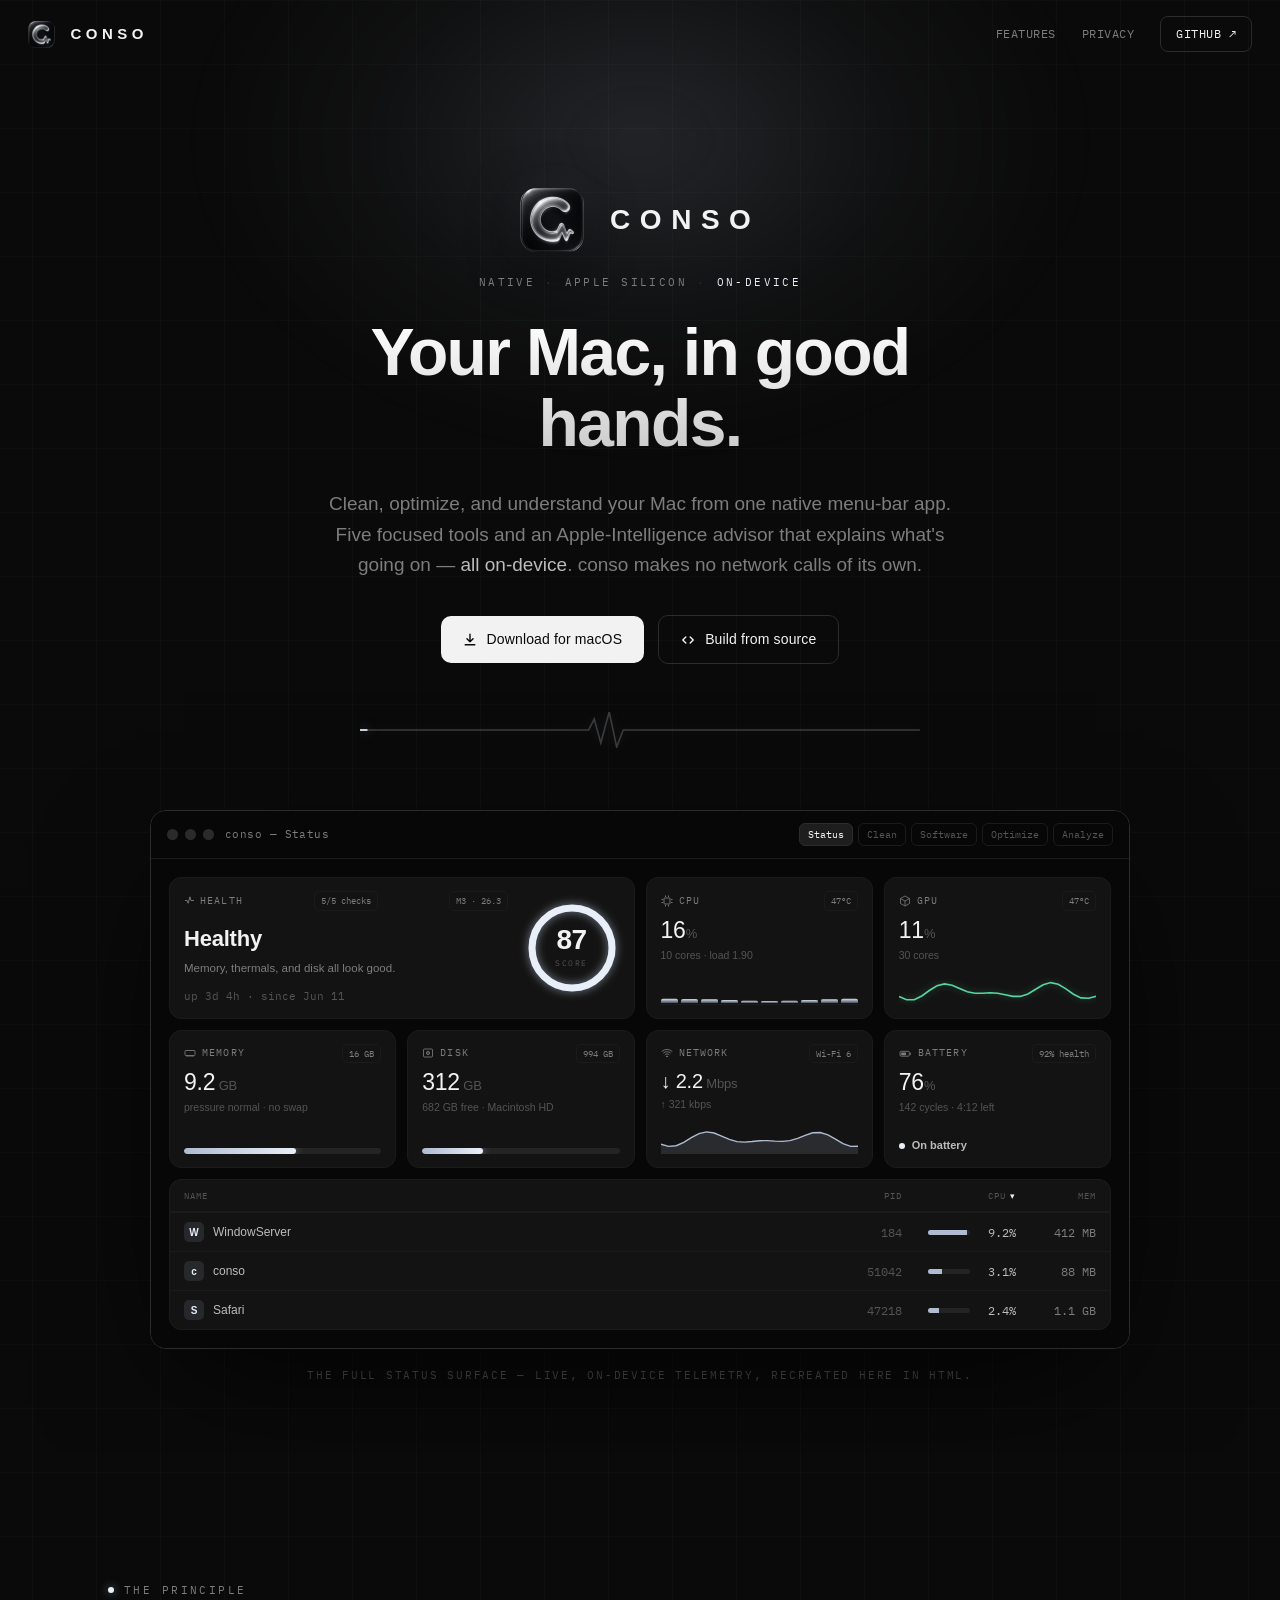
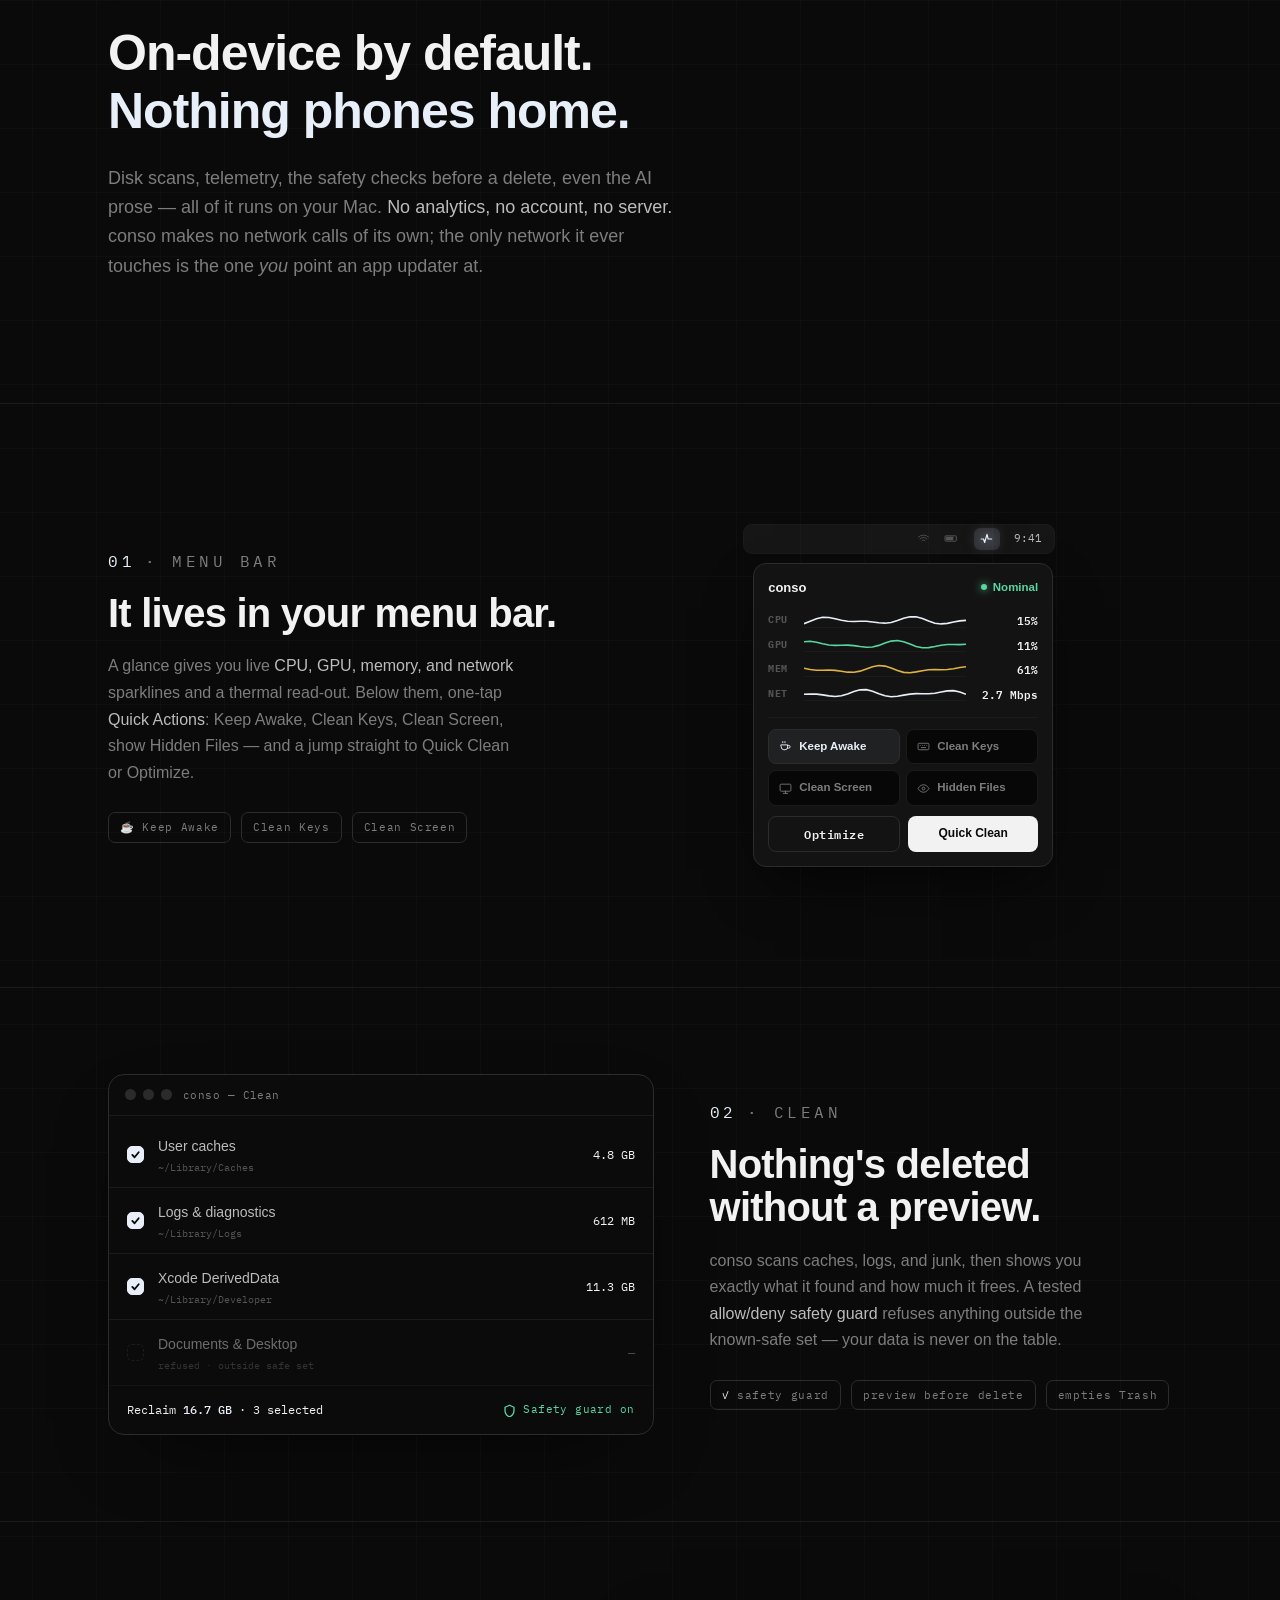
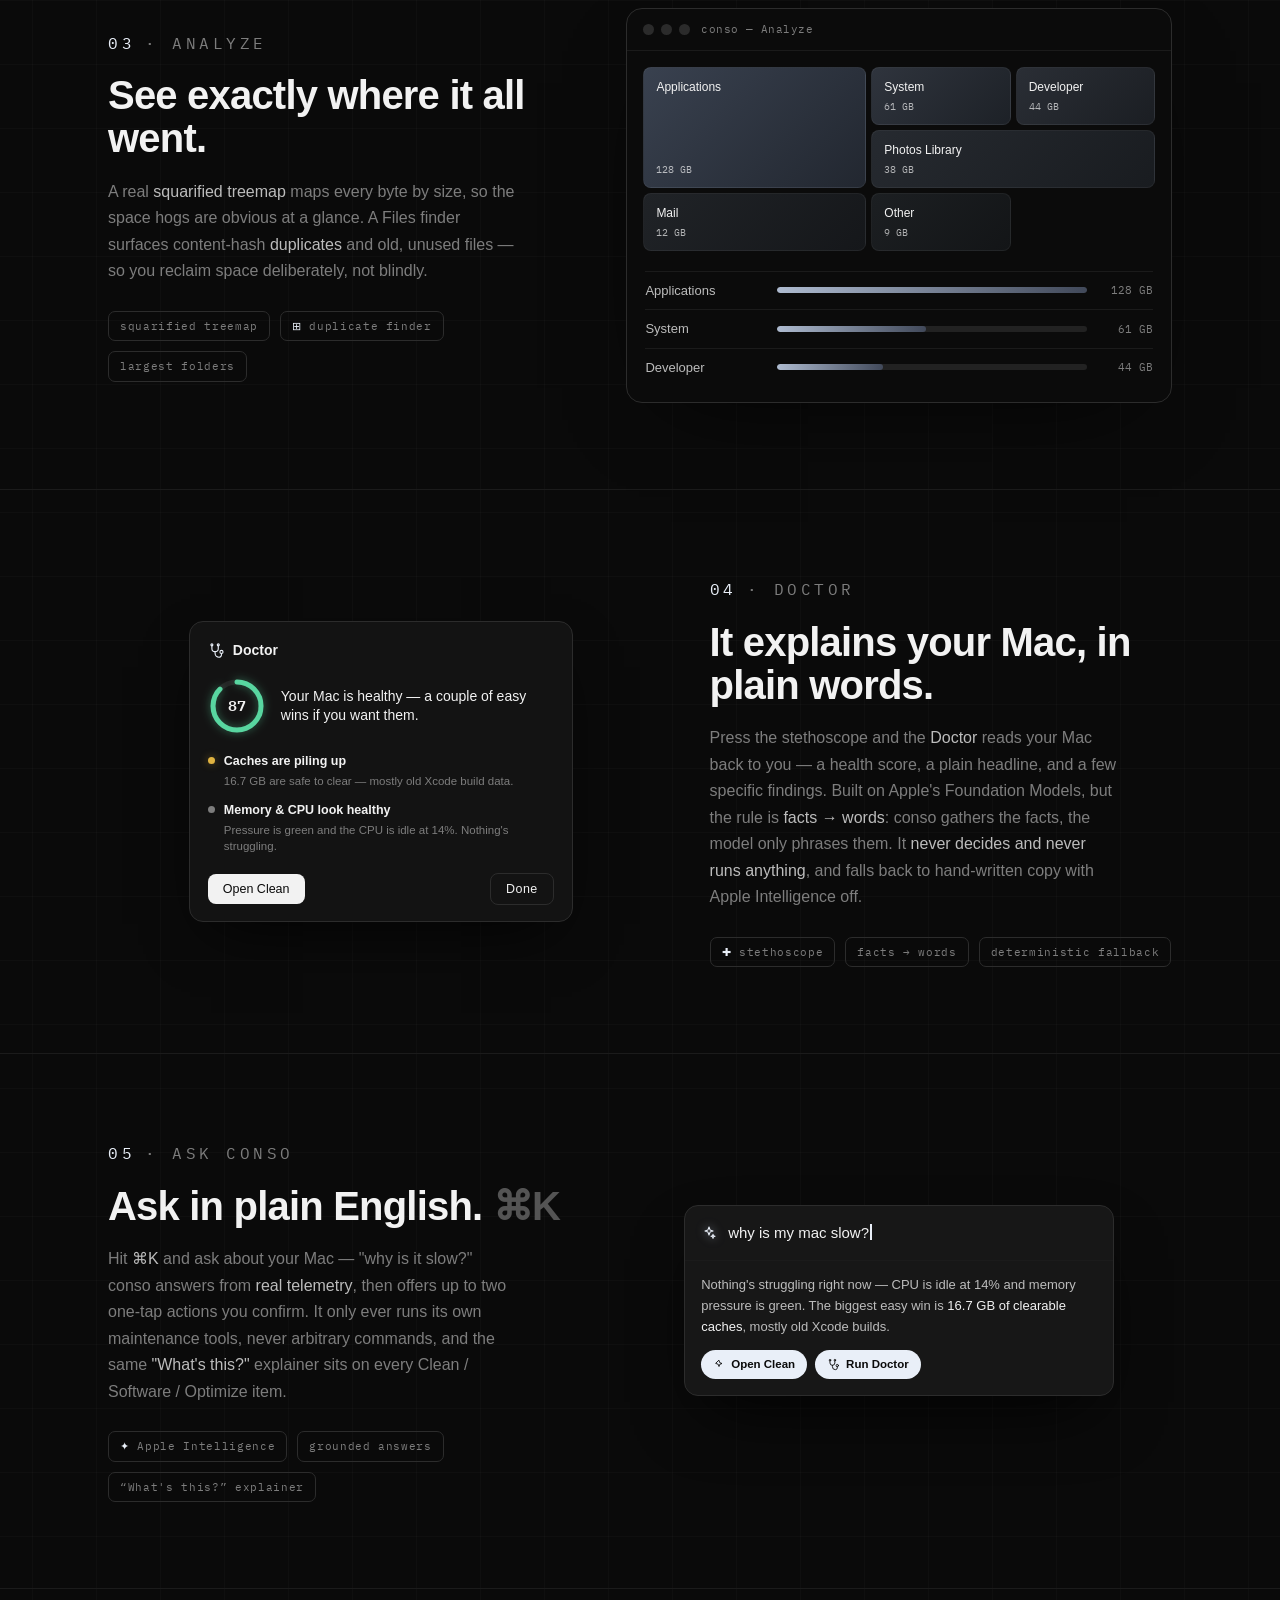
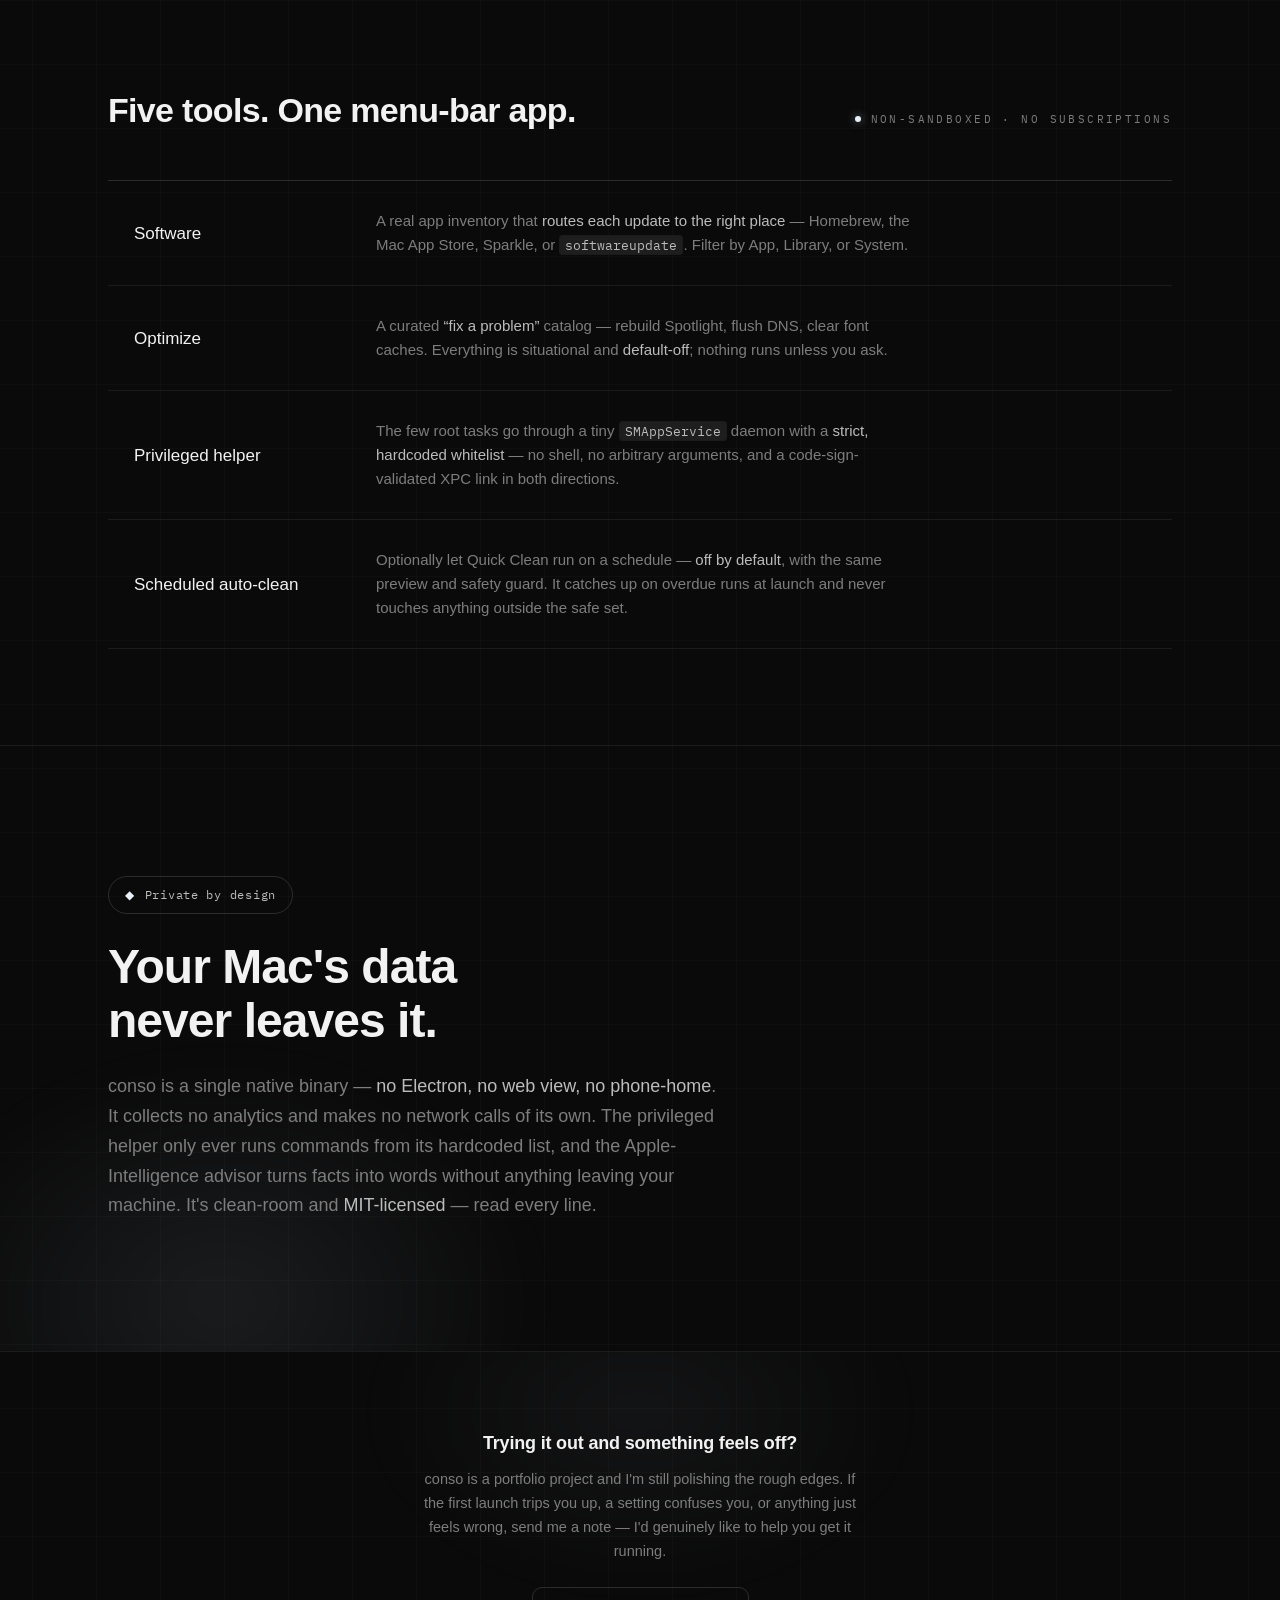
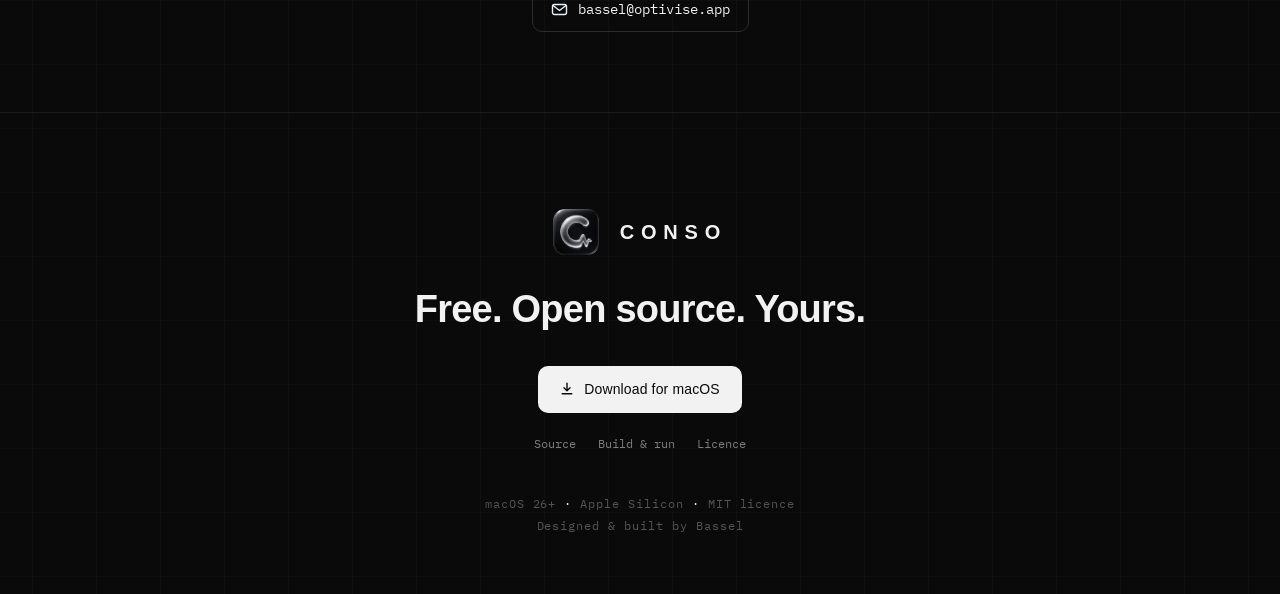
==== commit f31522a4: "Add self-signed DMG distribution + Sparkle auto-update - Sparkle 2.x (SPM) wired into the Xcode app:" ====
--- a/index.html
+++ b/index.html
@@ -446,7 +446,7 @@
       <b>all on-device</b>. conso makes no network calls of its own.
     </p>
     <div class="cta-row rise d5">
-      <a class="btn btn-primary" href="https://github.com/bcssewl/conso"><svg width="14" height="14" viewBox="0 0 16 16" fill="currentColor" aria-hidden="true"><path d="M8 .2a8 8 0 0 0-2.5 15.6c.4.07.55-.17.55-.38l-.01-1.3c-2.2.48-2.67-1.06-2.67-1.06-.36-.92-.88-1.16-.88-1.16-.72-.49.06-.48.06-.48.8.06 1.22.82 1.22.82.71 1.21 1.86.86 2.31.66.07-.51.28-.86.5-1.06-1.75-.2-3.6-.88-3.6-3.9 0-.86.31-1.56.82-2.11-.08-.2-.36-1 .08-2.12 0 0 .67-.21 2.2.81a7.6 7.6 0 0 1 4 0c1.53-1.02 2.2-.81 2.2-.81.44 1.11.16 1.92.08 2.12.51.55.82 1.25.82 2.11 0 3.03-1.85 3.7-3.61 3.89.29.24.54.72.54 1.46l-.01 2.16c0 .21.15.46.55.38A8 8 0 0 0 8 .2Z"/></svg> View on GitHub</a>
+      <a class="btn btn-primary" href="https://github.com/bcssewl/conso/releases/latest/download/conso.dmg"><svg width="14" height="14" viewBox="0 0 16 16" fill="none" stroke="currentColor" stroke-width="1.6" stroke-linecap="round" stroke-linejoin="round" aria-hidden="true"><path d="M8 1.5v8.5M4.5 6.5 8 10l3.5-3.5M2.5 13.5h11"/></svg> Download for macOS</a>
       <a class="btn btn-ghost" href="https://github.com/bcssewl/conso#build--run"><svg width="14" height="14" viewBox="0 0 16 16" fill="none" stroke="currentColor" stroke-width="1.6" stroke-linecap="round" stroke-linejoin="round" aria-hidden="true"><path d="M5.5 4.5 2 8l3.5 3.5M10.5 4.5 14 8l-3.5 3.5"/></svg> Build from source</a>
     </div>
 
@@ -785,7 +785,7 @@
     </div>
     <h2>Free. Open source. Yours.</h2>
     <div class="cta-row">
-      <a class="btn btn-primary" href="https://github.com/bcssewl/conso"><svg width="14" height="14" viewBox="0 0 16 16" fill="currentColor" aria-hidden="true"><path d="M8 .2a8 8 0 0 0-2.5 15.6c.4.07.55-.17.55-.38l-.01-1.3c-2.2.48-2.67-1.06-2.67-1.06-.36-.92-.88-1.16-.88-1.16-.72-.49.06-.48.06-.48.8.06 1.22.82 1.22.82.71 1.21 1.86.86 2.31.66.07-.51.28-.86.5-1.06-1.75-.2-3.6-.88-3.6-3.9 0-.86.31-1.56.82-2.11-.08-.2-.36-1 .08-2.12 0 0 .67-.21 2.2.81a7.6 7.6 0 0 1 4 0c1.53-1.02 2.2-.81 2.2-.81.44 1.11.16 1.92.08 2.12.51.55.82 1.25.82 2.11 0 3.03-1.85 3.7-3.61 3.89.29.24.54.72.54 1.46l-.01 2.16c0 .21.15.46.55.38A8 8 0 0 0 8 .2Z"/></svg> View on GitHub</a>
+      <a class="btn btn-primary" href="https://github.com/bcssewl/conso/releases/latest/download/conso.dmg"><svg width="14" height="14" viewBox="0 0 16 16" fill="none" stroke="currentColor" stroke-width="1.6" stroke-linecap="round" stroke-linejoin="round" aria-hidden="true"><path d="M8 1.5v8.5M4.5 6.5 8 10l3.5-3.5M2.5 13.5h11"/></svg> Download for macOS</a>
     </div>
     <div class="foot-links">
       <a href="https://github.com/bcssewl/conso">Source</a>
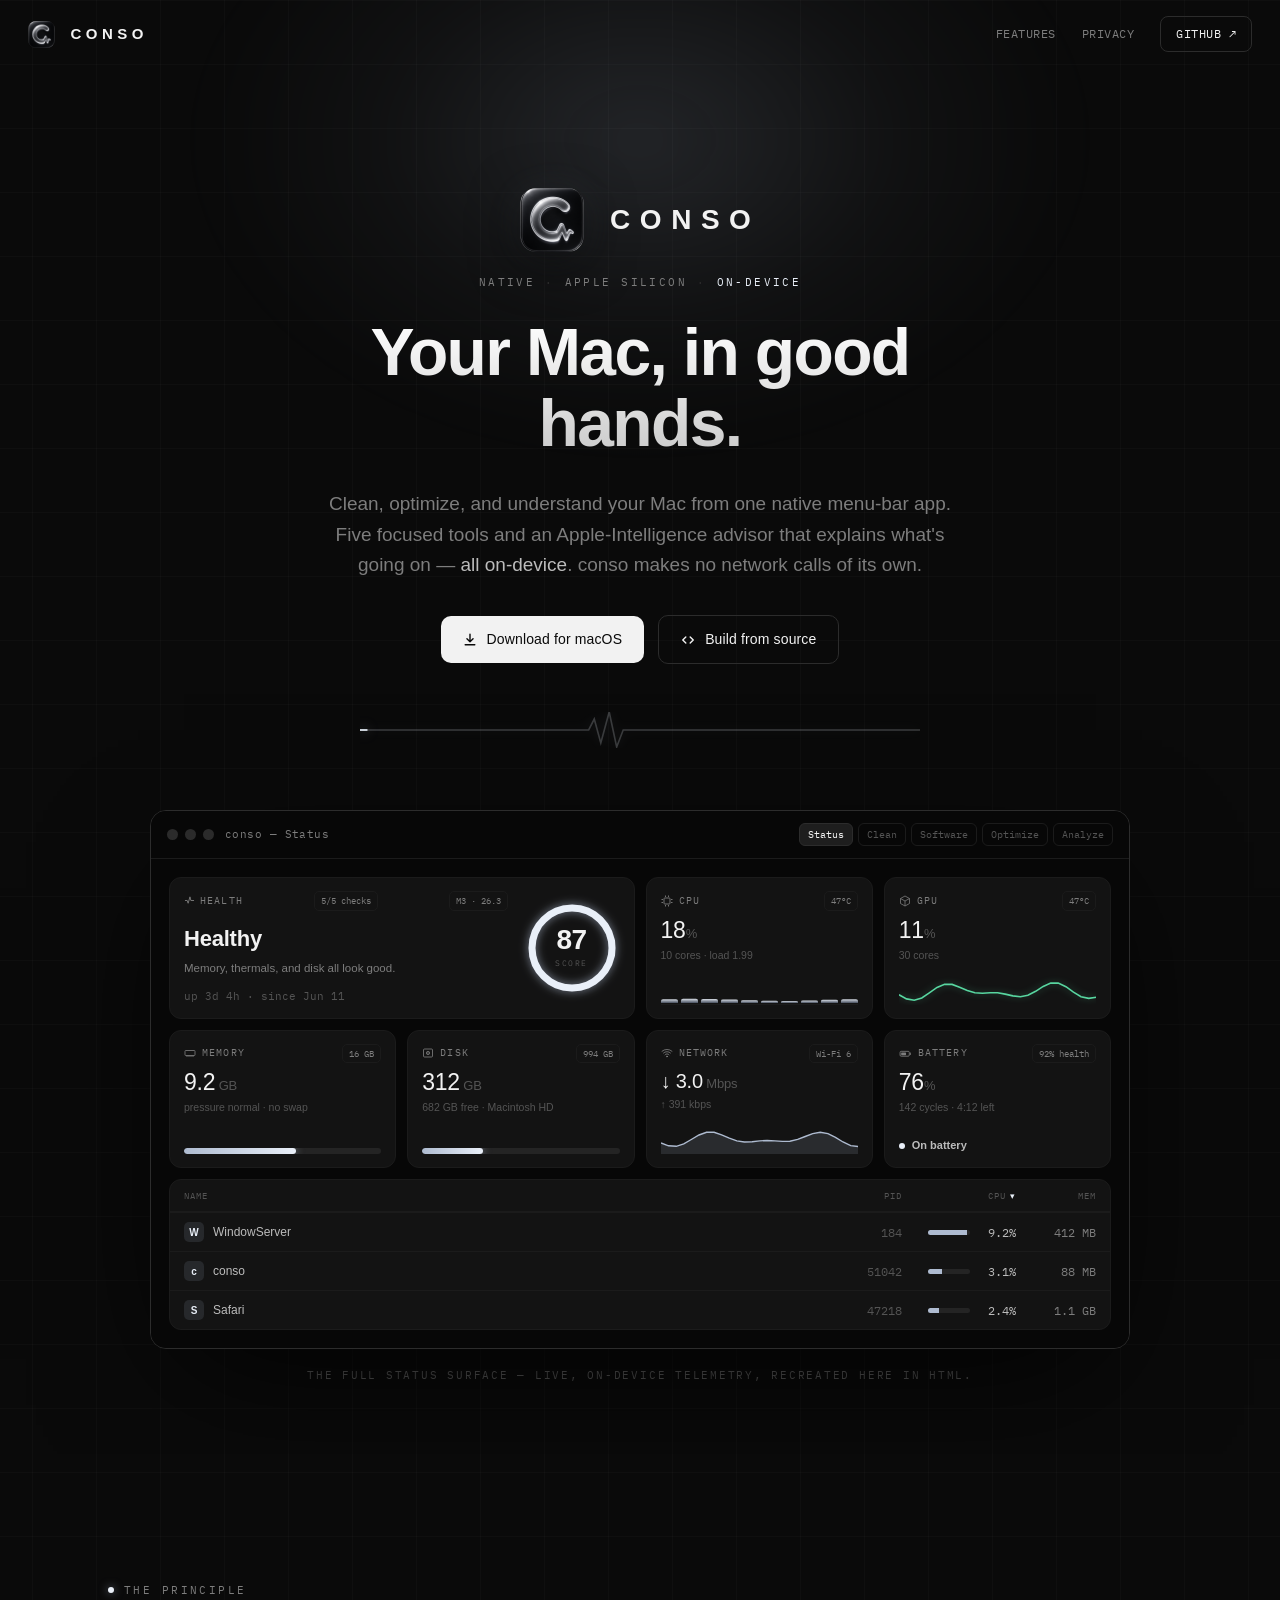
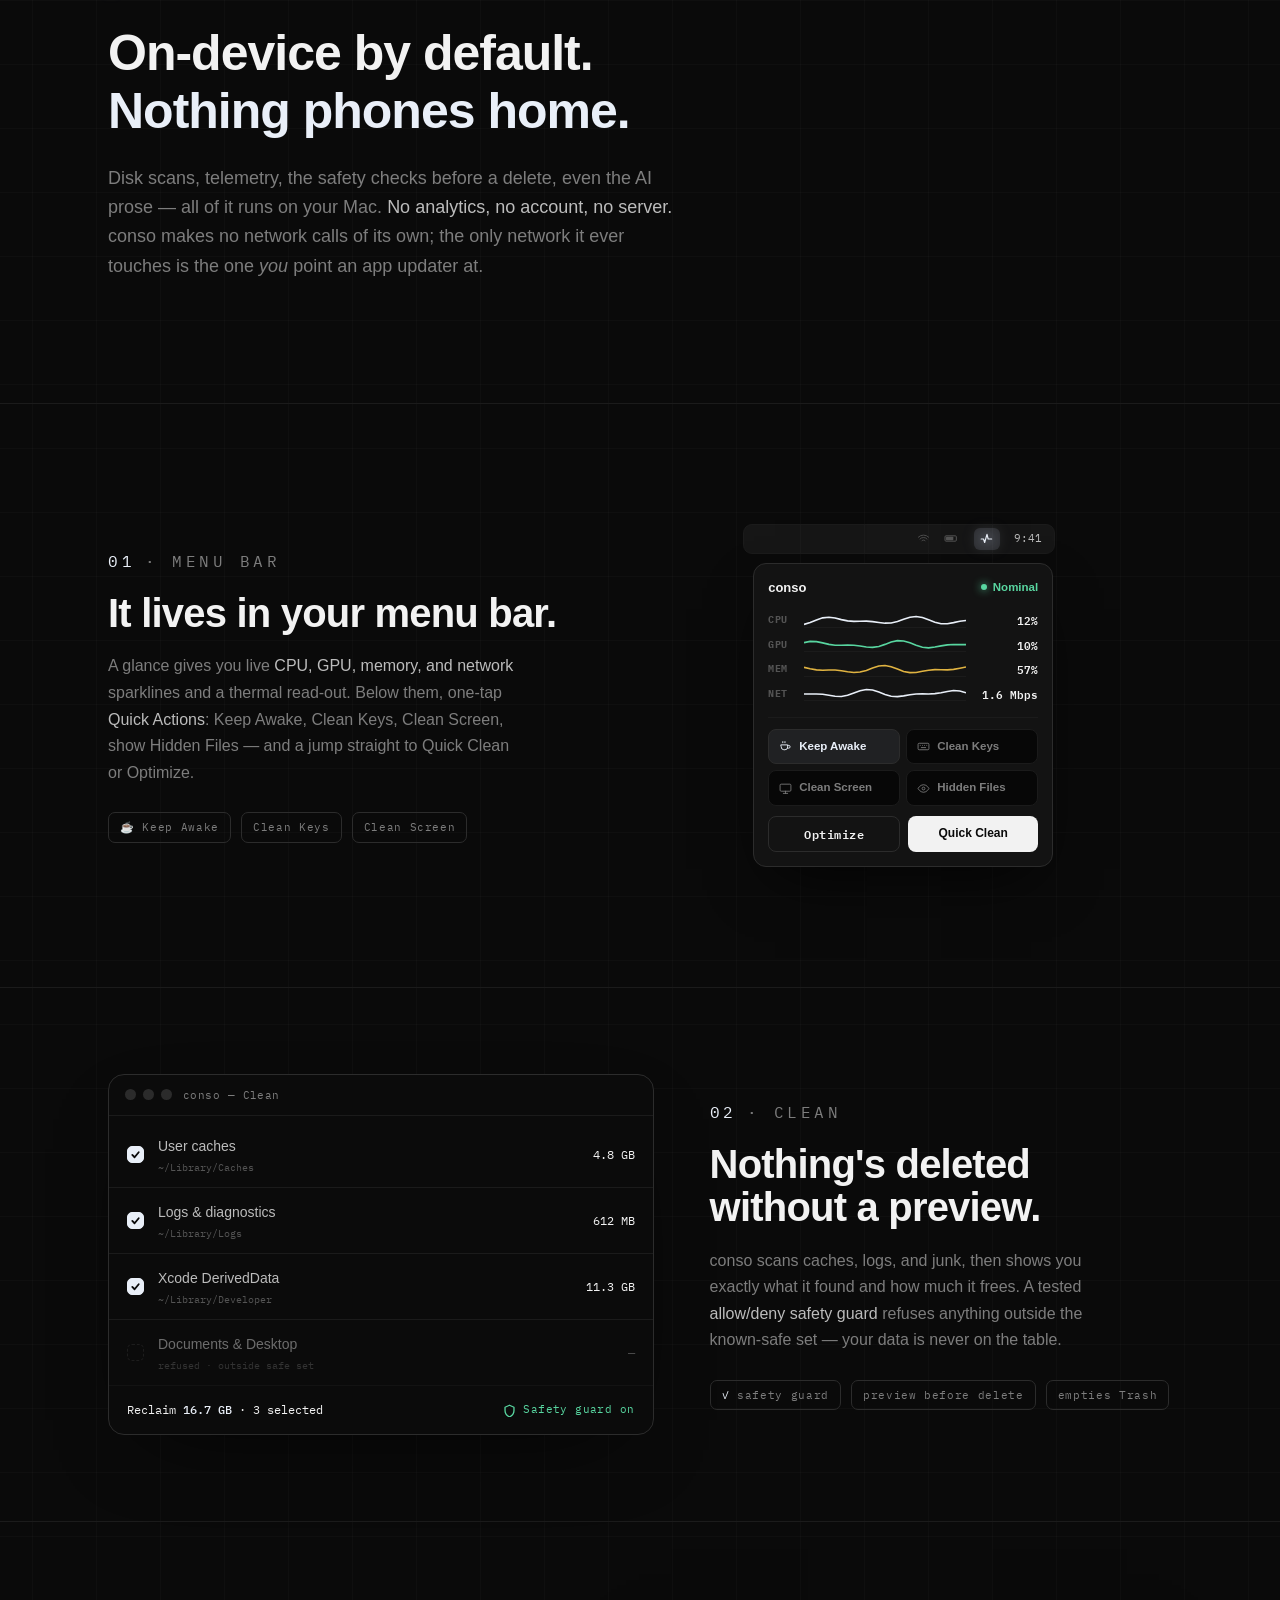
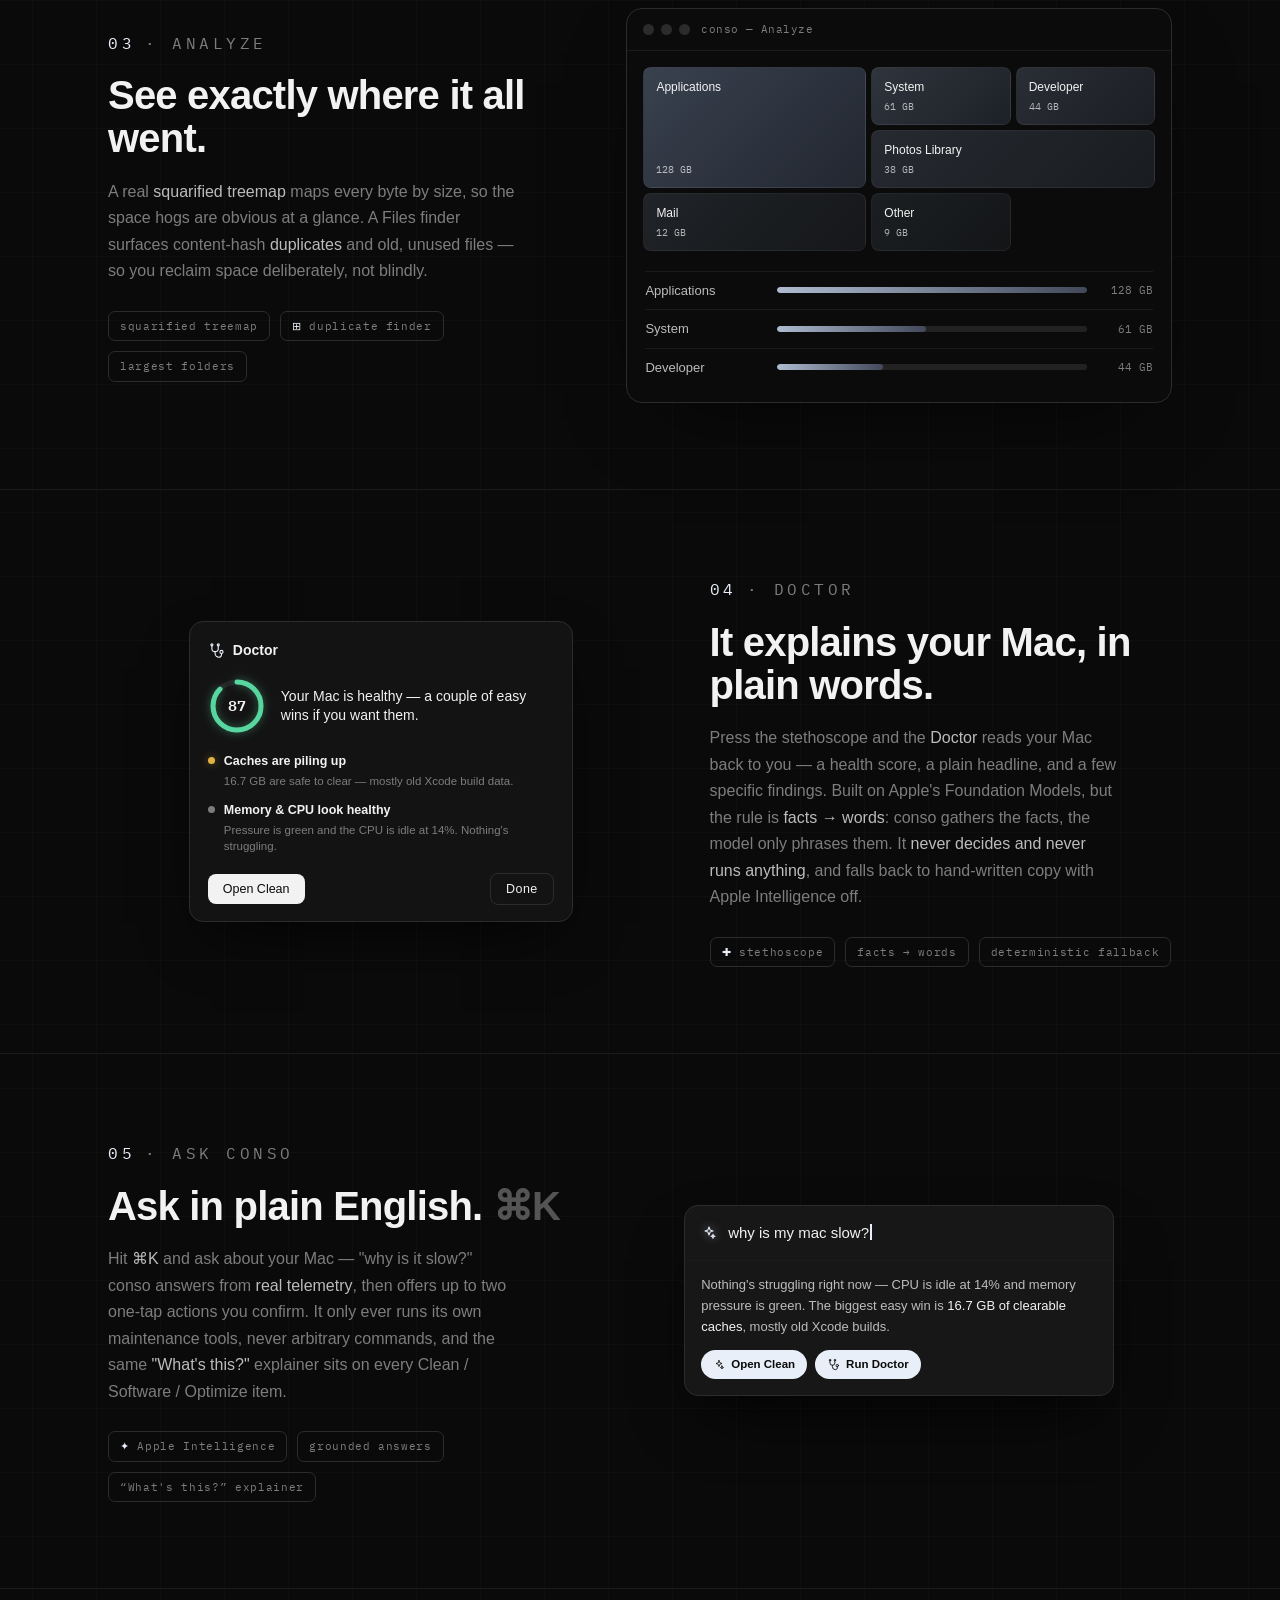
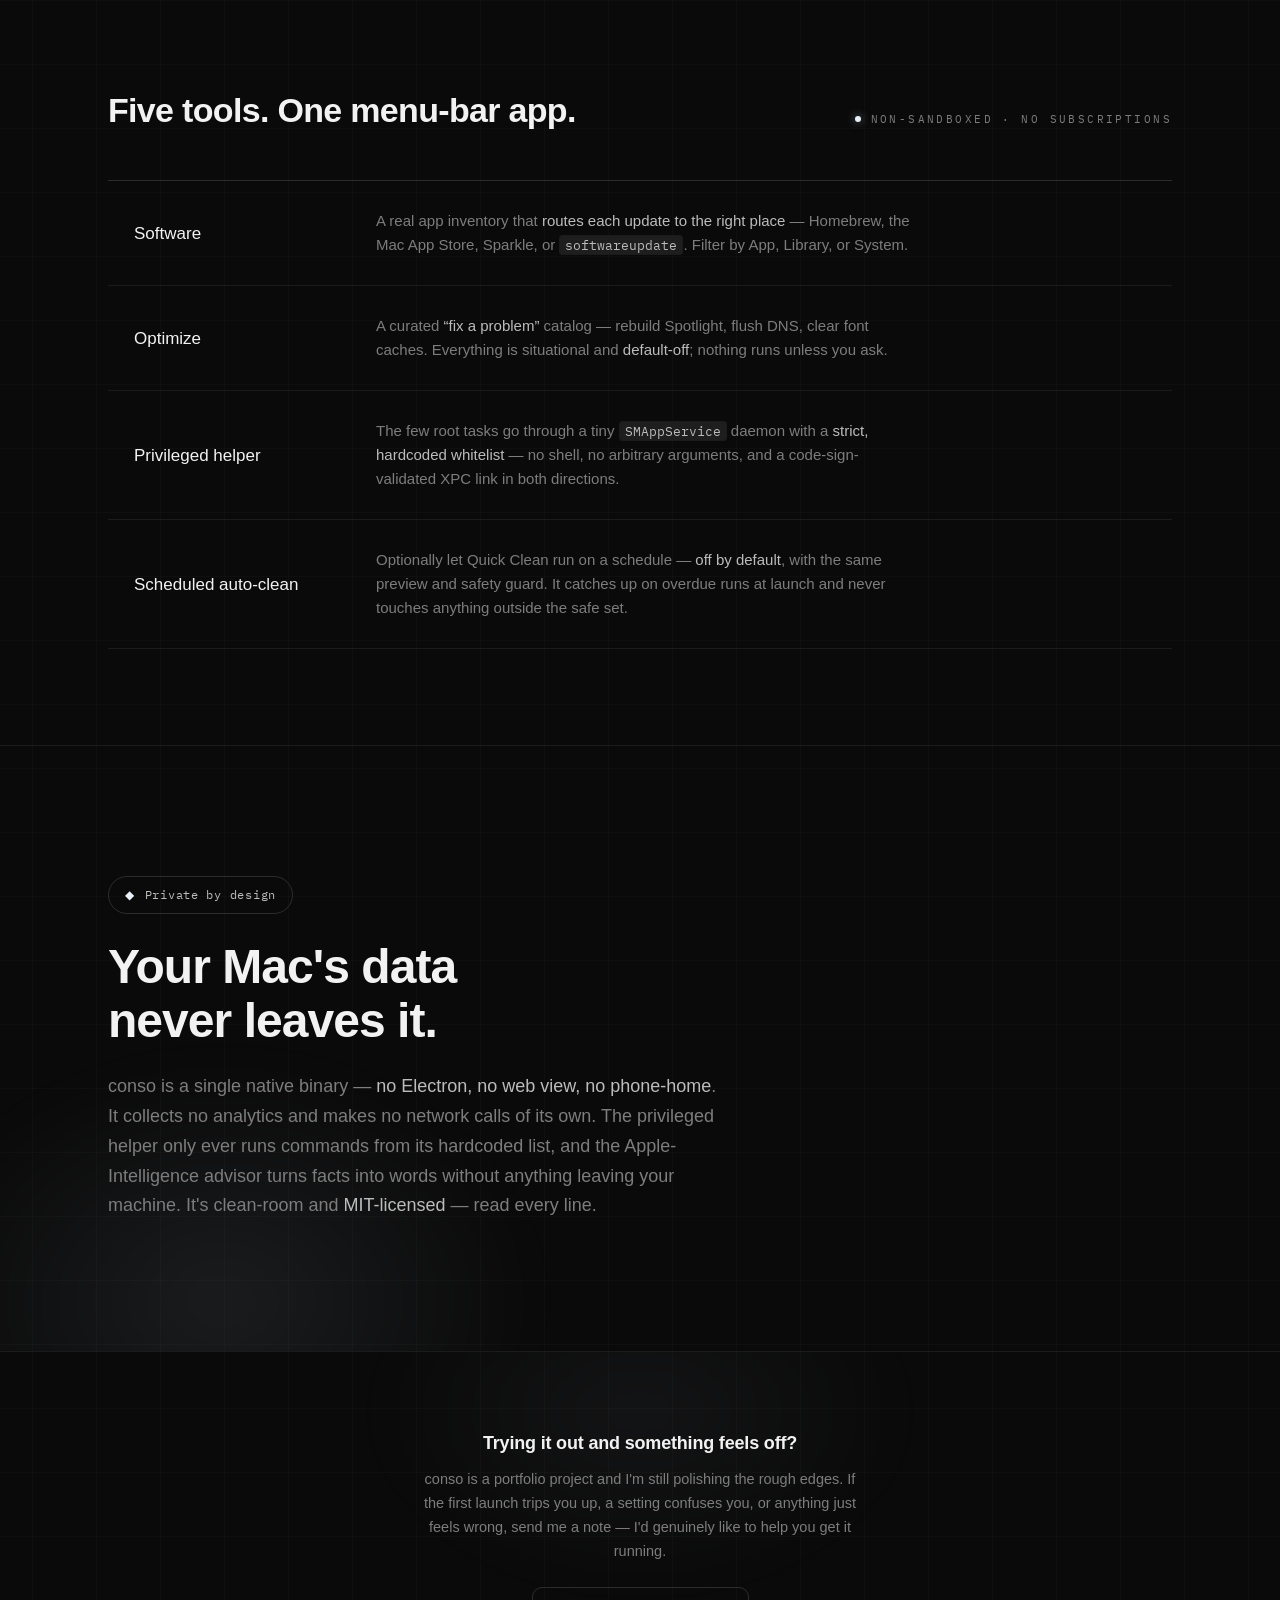
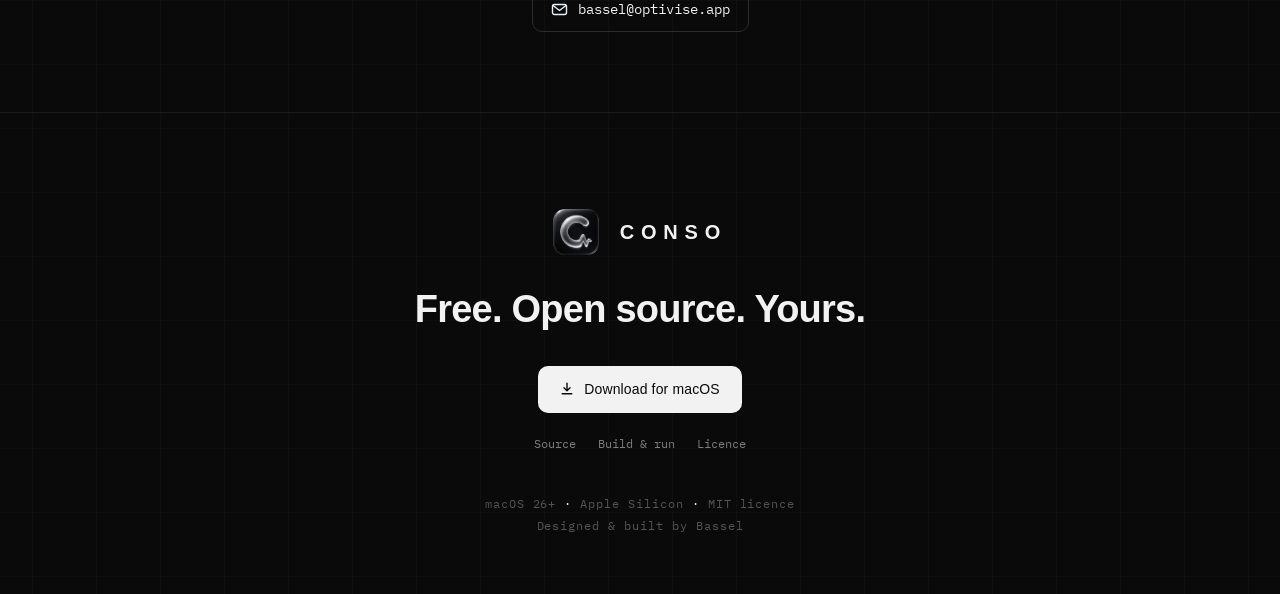
==== commit d83ea965: "Landing: 'Open Clean' pill uses the two-star sparkles (matches the app's Clean icon + the card title" ====
--- a/index.html
+++ b/index.html
@@ -719,7 +719,7 @@
           <div class="abody">
             <div class="ans">Nothing's struggling right now — CPU is idle at 14% and memory pressure is green. The biggest easy win is <b style="color:var(--fg);font-weight:500">16.7 GB of clearable caches</b>, mostly old Xcode builds.</div>
             <div class="acts">
-              <span class="cap"><svg width="12" height="12" viewBox="0 0 24 24" fill="none" stroke-width="1.8" stroke-linecap="round" stroke-linejoin="round"><path d="M12 3l1.6 4.4L18 9l-4.4 1.6L12 15l-1.6-4.4L6 9z"/></svg> Open Clean</span>
+              <span class="cap"><svg width="12" height="12" viewBox="0 0 24 24" fill="none" stroke-width="1.7" stroke-linecap="round" stroke-linejoin="round"><path d="M12 3l1.6 4.4L18 9l-4.4 1.6L12 15l-1.6-4.4L6 9l4.4-1.6z"/><path d="M18 14l.8 2.2L21 17l-2.2.8L18 20l-.8-2.2L15 17l2.2-.8z"/></svg> Open Clean</span>
               <span class="cap"><svg width="13" height="13" viewBox="0 0 24 24" fill="none" stroke-width="1.7" stroke-linecap="round" stroke-linejoin="round"><circle cx="5.5" cy="4" r="1.4"/><circle cx="14.5" cy="4" r="1.4"/><path d="M5.5 5.4v3.6a4.5 4.5 0 0 0 9 0V5.4"/><path d="M10 13.5v2.5a5.5 5.5 0 0 0 5.5 5.5 3.5 3.5 0 0 0 3.5-3.5v-2"/><circle cx="19" cy="14" r="2.2"/></svg> Run Doctor</span>
             </div>
           </div>
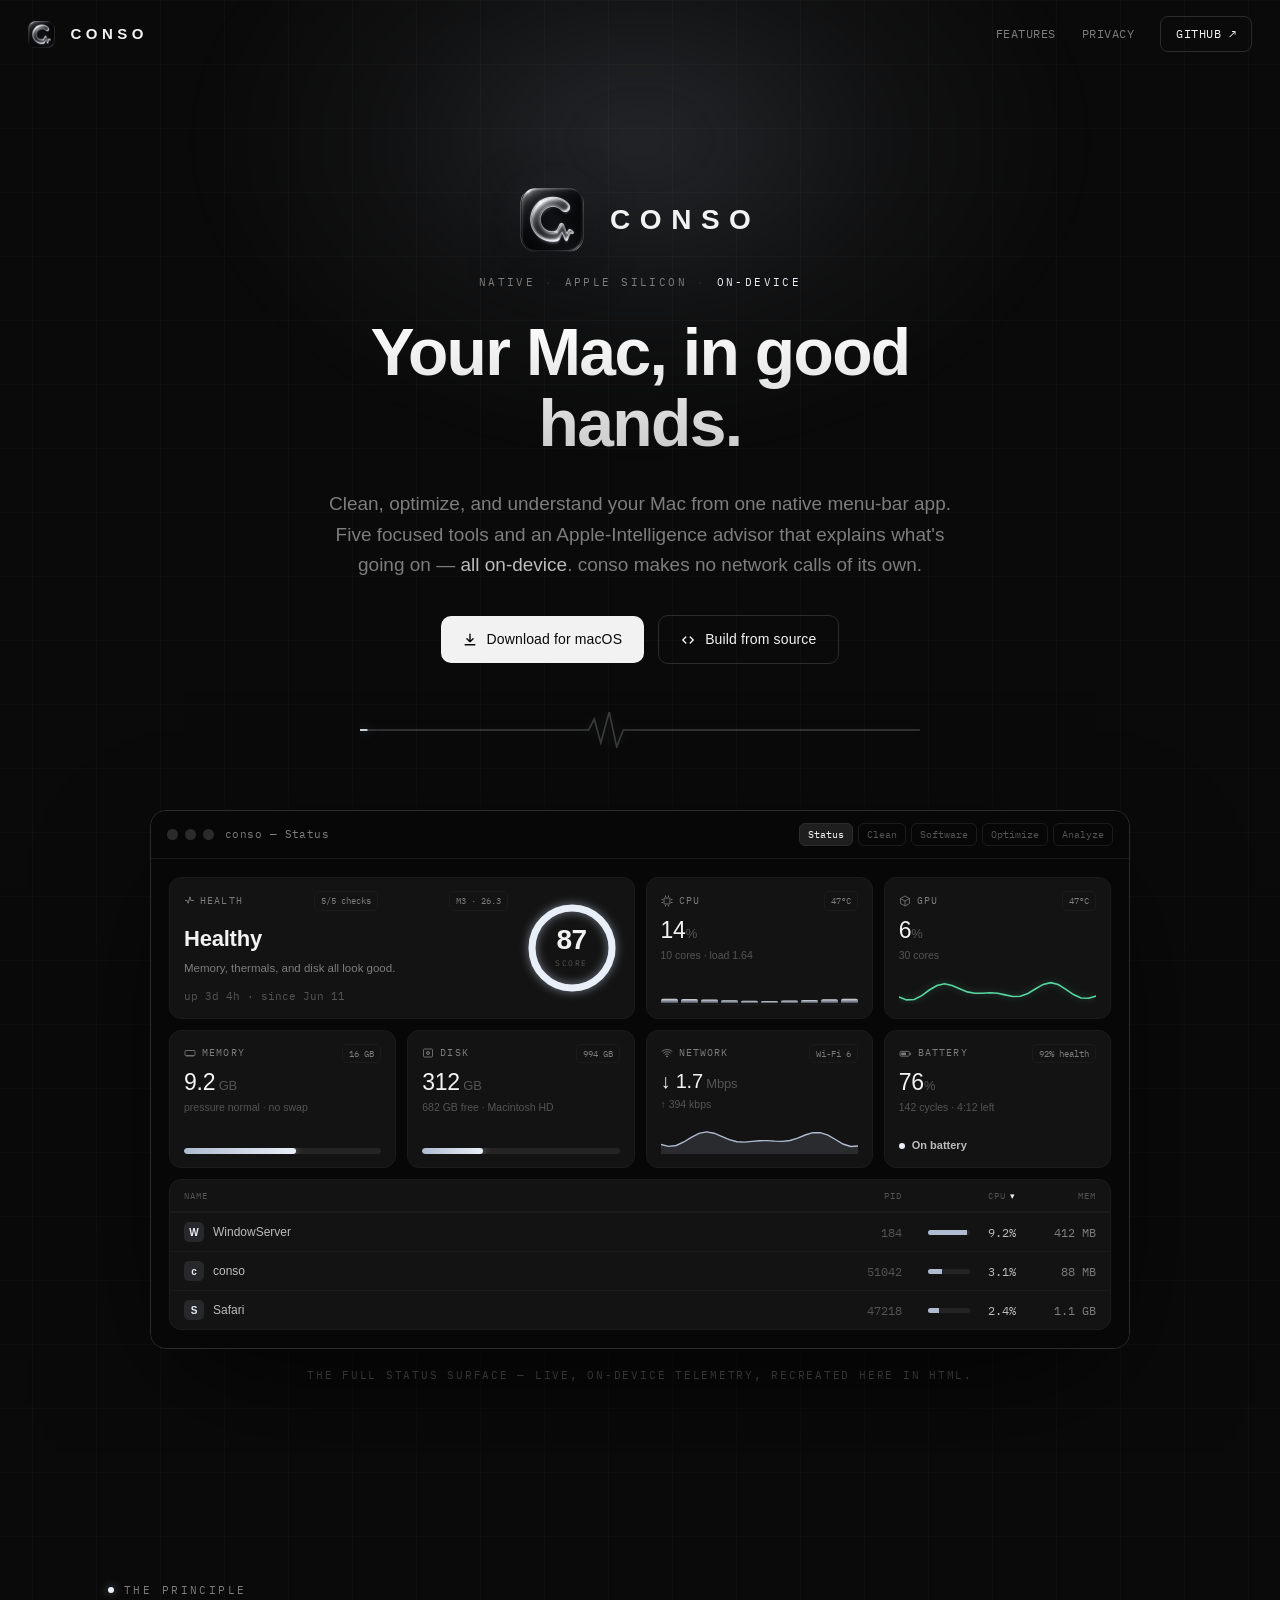
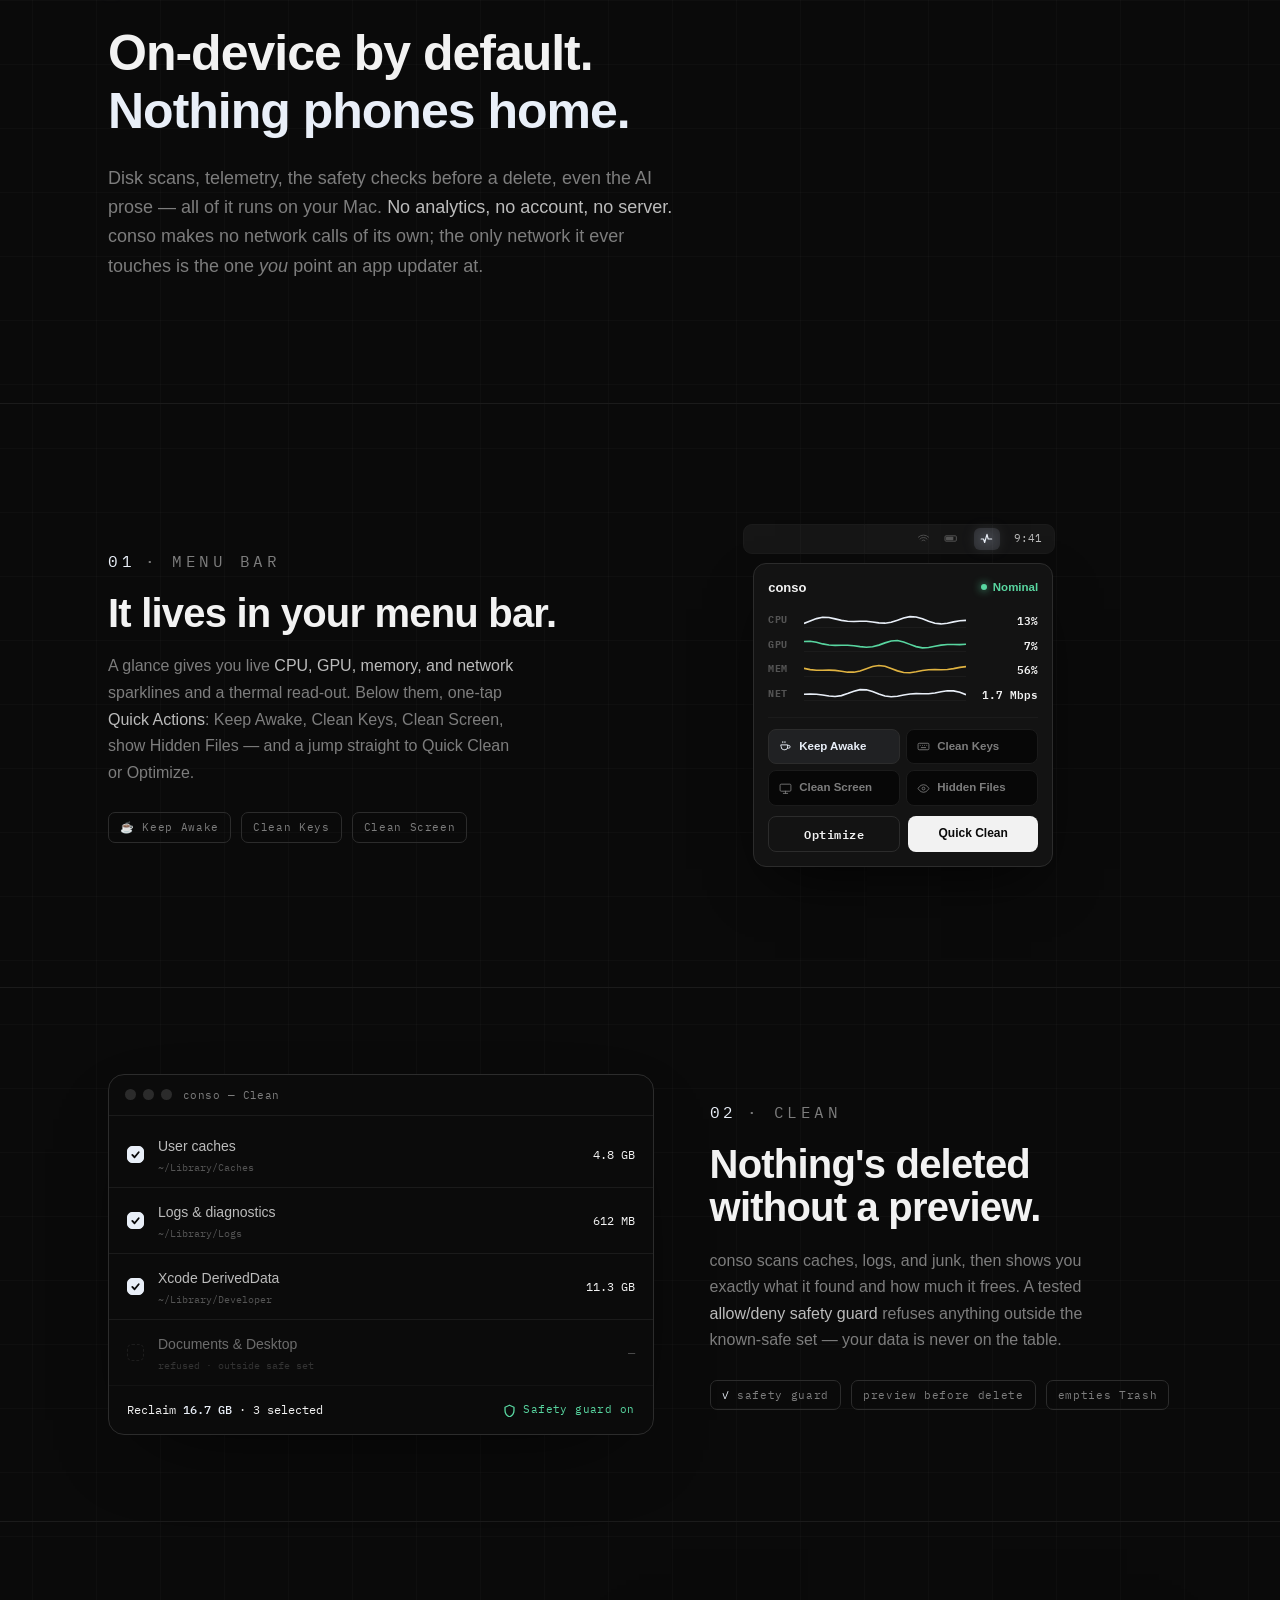
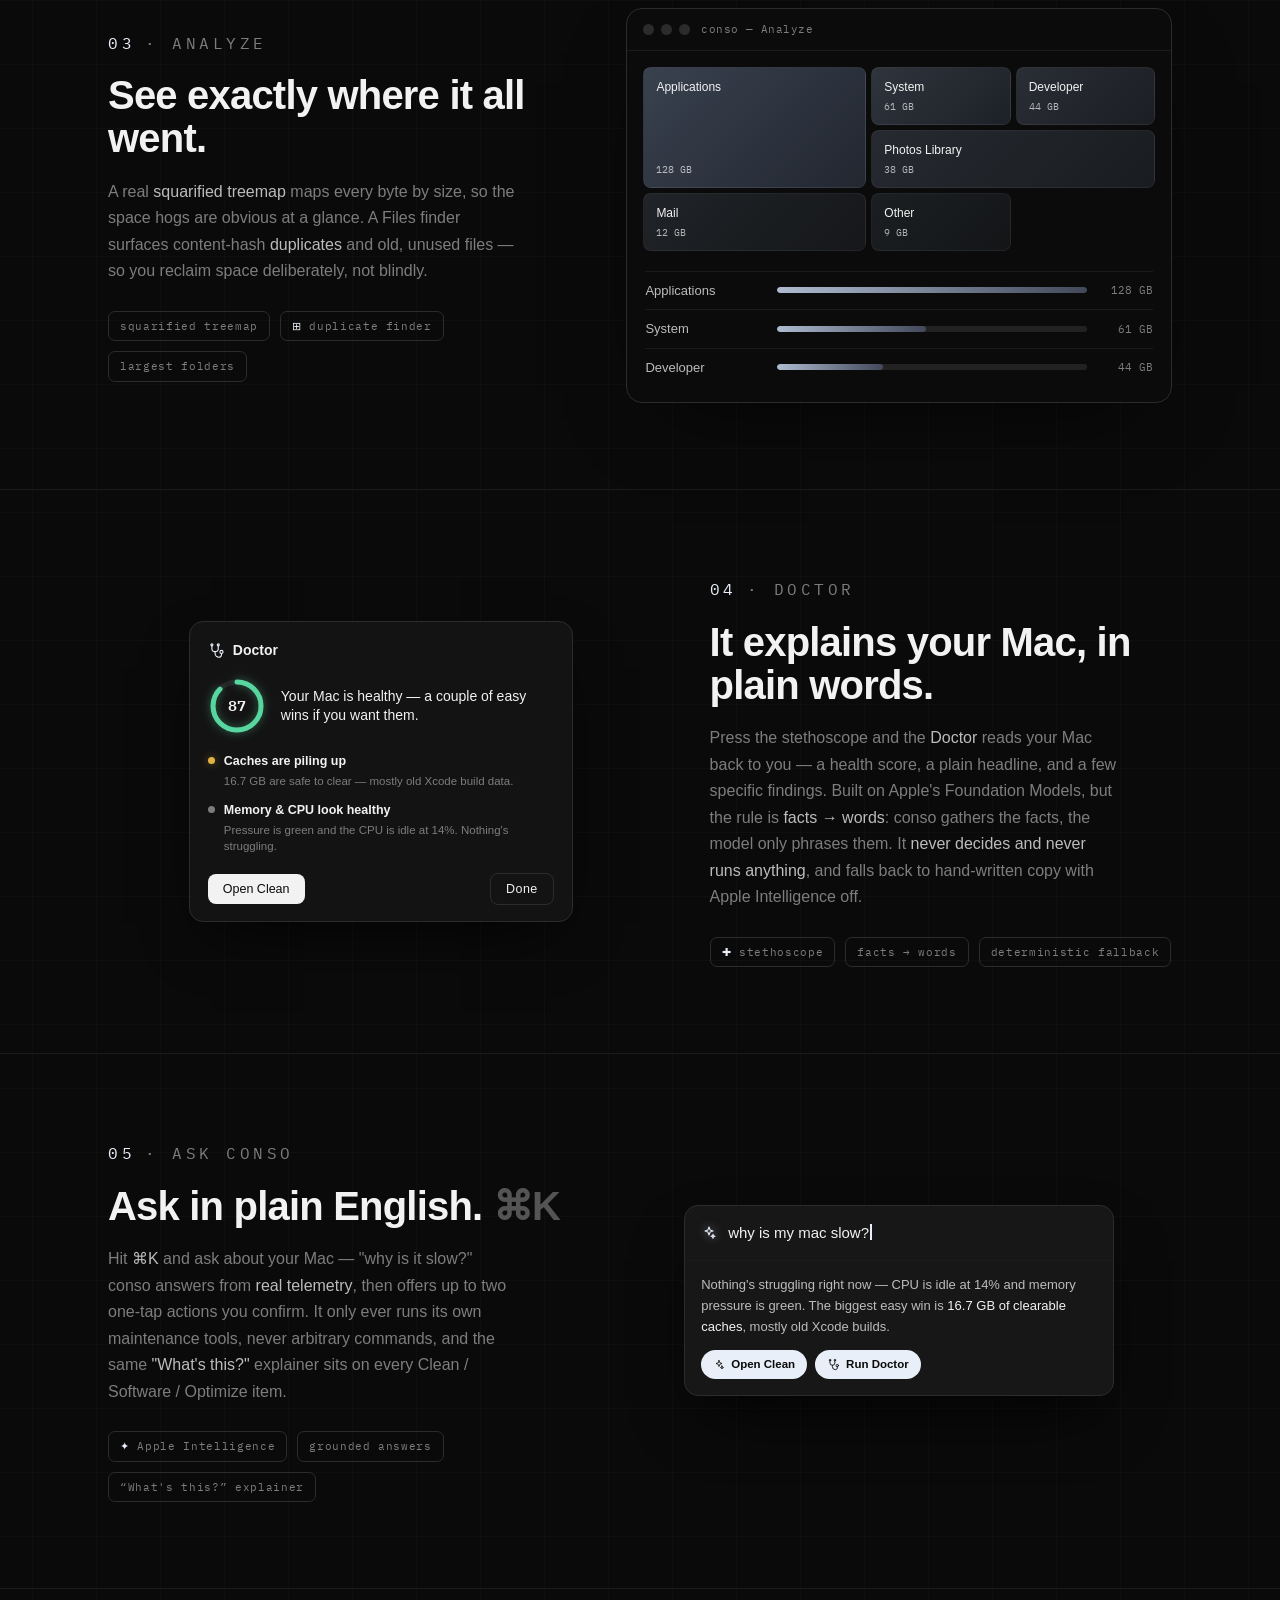
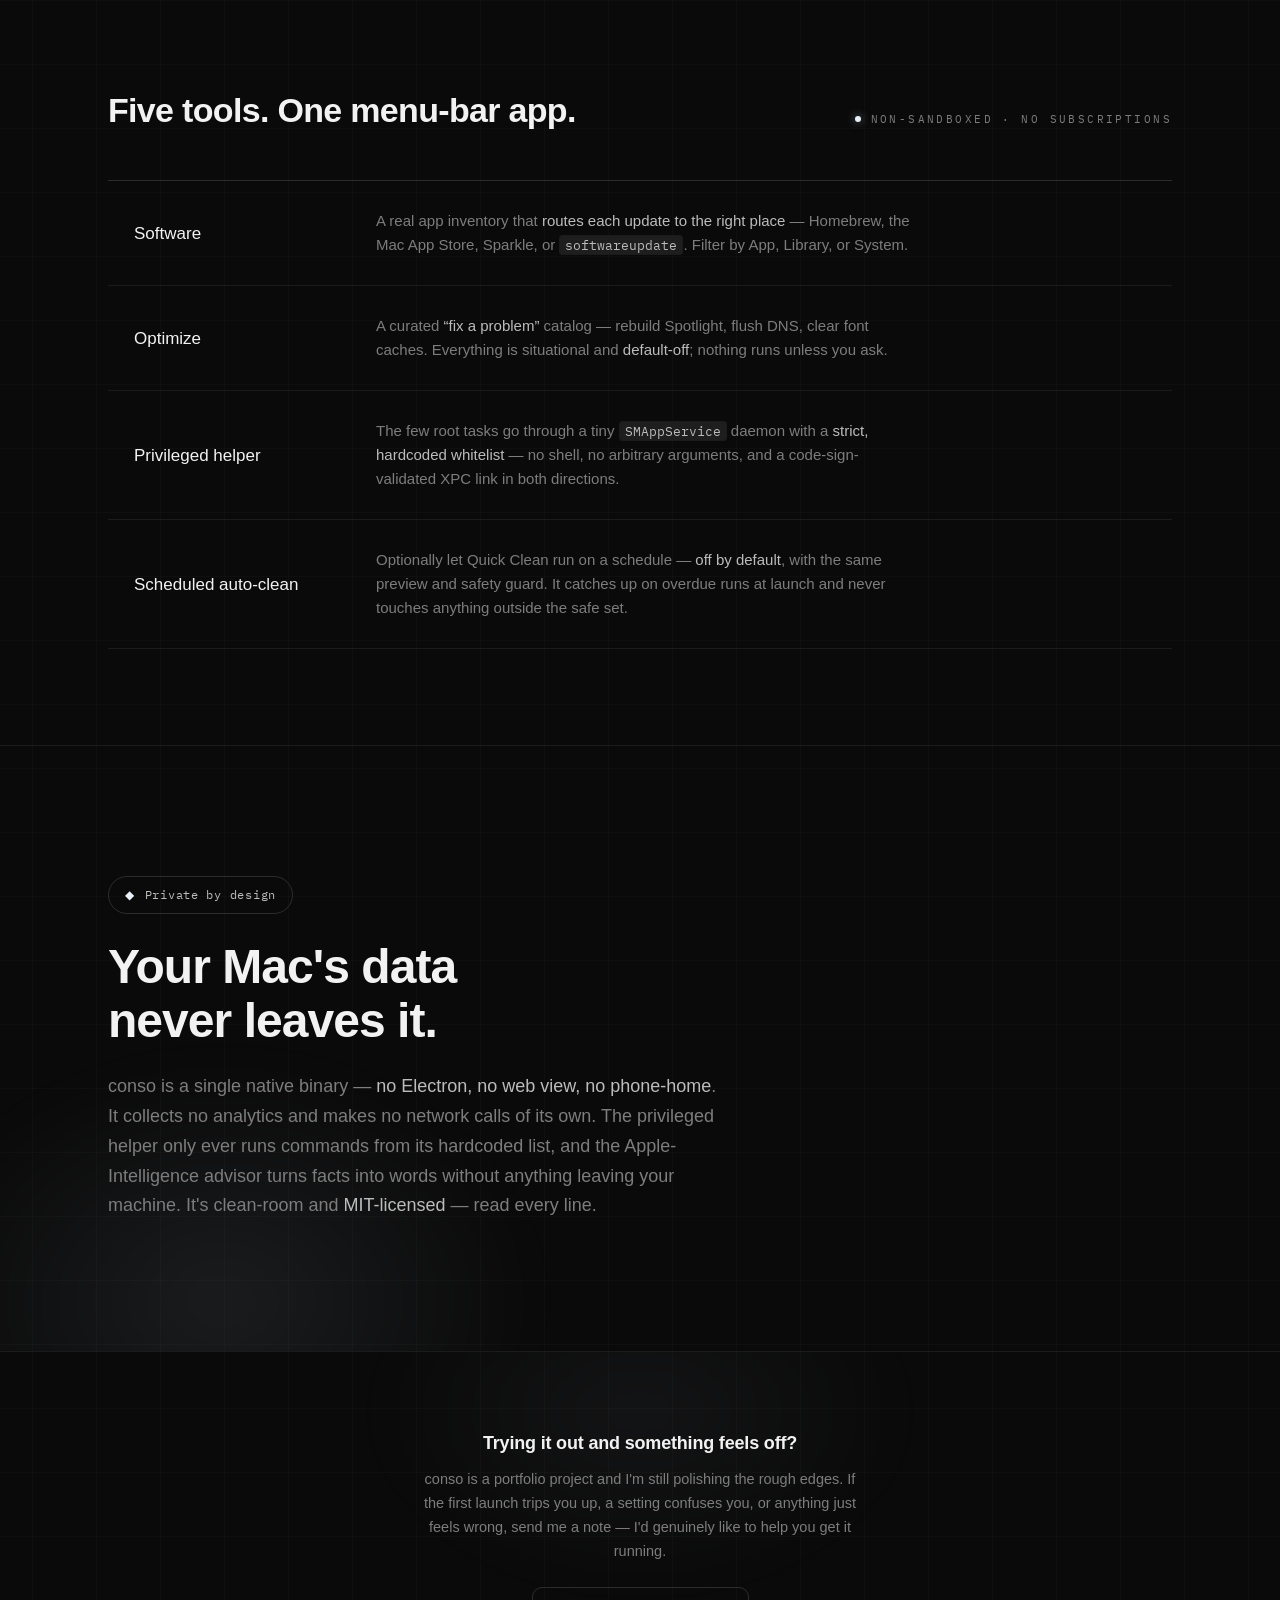
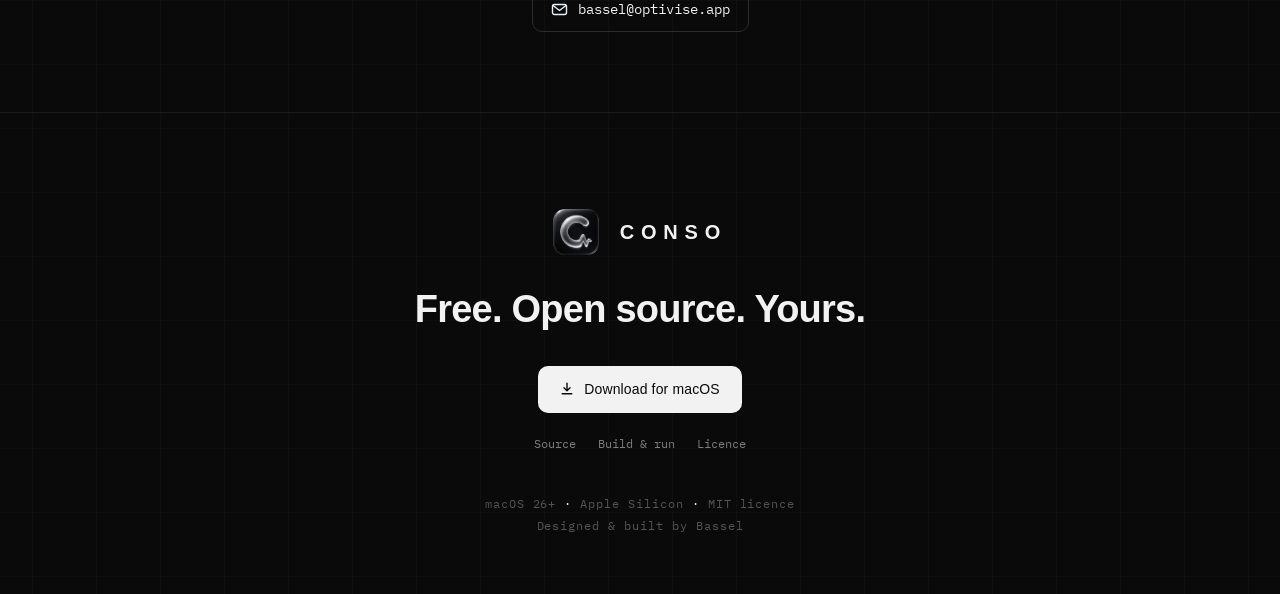
==== commit 4260d72e: "Landing: first-launch download-help popup" ====
--- a/index.html
+++ b/index.html
@@ -123,6 +123,34 @@
   .btn-ghost { border: 1px solid var(--line); color: var(--fg); }
   .btn-ghost:hover { border-color: var(--muted); background: var(--hover); transform: translateY(-2px); }
 
+  /* ── first-launch download modal ─────────────────────────── */
+  .dlmodal { position: fixed; inset: 0; z-index: 300; display: none; align-items: center; justify-content: center;
+    padding: 24px; background: rgba(5,5,5,0.74); backdrop-filter: blur(9px) saturate(120%); -webkit-backdrop-filter: blur(9px) saturate(120%); }
+  .dlmodal.open { display: flex; animation: dlfade .2s ease; }
+  .dlmodal-card { position: relative; width: 100%; max-width: 470px; background: var(--card); border: 1px solid var(--line);
+    border-radius: 16px; padding: 30px 30px 26px; box-shadow: 0 30px 90px rgba(0,0,0,0.66); animation: dlrise .28s cubic-bezier(.2,.7,.2,1); }
+  .dlmodal-x { position: absolute; top: 15px; right: 15px; width: 28px; height: 28px; display: grid; place-items: center;
+    border: 1px solid var(--line); background: transparent; color: var(--muted); border-radius: 8px; cursor: pointer; transition: color .2s, border-color .2s, background .2s; }
+  .dlmodal-x:hover { color: var(--fg); border-color: var(--muted); background: var(--hover); }
+  .dlmodal h3 { font-size: 20px; font-weight: 600; letter-spacing: -0.01em; margin: 9px 0 8px; }
+  .dlmodal-lead { font-size: 13px; color: var(--fg-dim); line-height: 1.62; margin-bottom: 19px; }
+  .dlmodal-steps { list-style: none; display: flex; flex-direction: column; gap: 13px; margin-bottom: 17px; }
+  .dlmodal-steps li { display: flex; gap: 12px; align-items: flex-start; font-size: 13px; color: var(--fg-dim); line-height: 1.55; }
+  .dlmodal-steps b { color: var(--fg); font-weight: 600; }
+  .dlmodal-steps .n { flex: none; width: 22px; height: 22px; margin-top: 1px; display: grid; place-items: center;
+    border: 1px solid var(--line); border-radius: 50%; color: var(--chrome); font-family: var(--mono); font-size: 11px; }
+  .dlmodal-note { font-size: 12px; color: var(--muted); background: var(--bg-deep); border: 1px solid var(--line-soft);
+    border-radius: 10px; padding: 11px 13px; line-height: 1.6; margin-bottom: 16px; }
+  .dlmodal-note code { display: block; margin-top: 5px; font-family: var(--mono); font-size: 11.5px; color: var(--chrome-d); word-break: break-all; }
+  .dlmodal-foot { font-size: 12px; color: var(--muted); margin-bottom: 19px; }
+  .dlmodal-acts { display: flex; gap: 14px; align-items: center; flex-wrap: wrap; }
+  .dlmodal-acts .btn { padding: 11px 20px; }
+  .dlmodal-retry { font-size: 12px; color: var(--muted); text-decoration: underline; text-underline-offset: 2px; }
+  .dlmodal-retry:hover { color: var(--fg-dim); }
+  @keyframes dlfade { from { opacity: 0 } to { opacity: 1 } }
+  @keyframes dlrise { from { opacity: 0; transform: translateY(14px) scale(.985) } to { opacity: 1; transform: none } }
+  @media (prefers-reduced-motion: reduce) { .dlmodal.open, .dlmodal-card { animation: none; } }
+
   /* signature: the EKG pulse line */
   .pulseline { display: block; margin: 48px auto 0; width: min(560px, 84vw); height: 36px; opacity: .92; }
   .pulseline path { stroke: var(--chrome); stroke-width: 1.7; fill: none; filter: drop-shadow(0 0 6px var(--glow)); }
@@ -446,7 +474,7 @@
       <b>all on-device</b>. conso makes no network calls of its own.
     </p>
     <div class="cta-row rise d5">
-      <a class="btn btn-primary" href="https://github.com/bcssewl/conso/releases/latest/download/conso.dmg"><svg width="14" height="14" viewBox="0 0 16 16" fill="none" stroke="currentColor" stroke-width="1.6" stroke-linecap="round" stroke-linejoin="round" aria-hidden="true"><path d="M8 1.5v8.5M4.5 6.5 8 10l3.5-3.5M2.5 13.5h11"/></svg> Download for macOS</a>
+      <a class="btn btn-primary dl-btn" href="https://github.com/bcssewl/conso/releases/latest/download/conso.dmg"><svg width="14" height="14" viewBox="0 0 16 16" fill="none" stroke="currentColor" stroke-width="1.6" stroke-linecap="round" stroke-linejoin="round" aria-hidden="true"><path d="M8 1.5v8.5M4.5 6.5 8 10l3.5-3.5M2.5 13.5h11"/></svg> Download for macOS</a>
       <a class="btn btn-ghost" href="https://github.com/bcssewl/conso#build--run"><svg width="14" height="14" viewBox="0 0 16 16" fill="none" stroke="currentColor" stroke-width="1.6" stroke-linecap="round" stroke-linejoin="round" aria-hidden="true"><path d="M5.5 4.5 2 8l3.5 3.5M10.5 4.5 14 8l-3.5 3.5"/></svg> Build from source</a>
     </div>
 
@@ -785,7 +813,7 @@
     </div>
     <h2>Free. Open source. Yours.</h2>
     <div class="cta-row">
-      <a class="btn btn-primary" href="https://github.com/bcssewl/conso/releases/latest/download/conso.dmg"><svg width="14" height="14" viewBox="0 0 16 16" fill="none" stroke="currentColor" stroke-width="1.6" stroke-linecap="round" stroke-linejoin="round" aria-hidden="true"><path d="M8 1.5v8.5M4.5 6.5 8 10l3.5-3.5M2.5 13.5h11"/></svg> Download for macOS</a>
+      <a class="btn btn-primary dl-btn" href="https://github.com/bcssewl/conso/releases/latest/download/conso.dmg"><svg width="14" height="14" viewBox="0 0 16 16" fill="none" stroke="currentColor" stroke-width="1.6" stroke-linecap="round" stroke-linejoin="round" aria-hidden="true"><path d="M8 1.5v8.5M4.5 6.5 8 10l3.5-3.5M2.5 13.5h11"/></svg> Download for macOS</a>
     </div>
     <div class="foot-links">
       <a href="https://github.com/bcssewl/conso">Source</a>
@@ -798,6 +826,58 @@
     </p>
   </div>
 </footer>
+
+<!-- First-launch help: shown when a Download button is clicked (the download still starts). -->
+<div class="dlmodal" id="dlmodal" aria-hidden="true" role="dialog" aria-modal="true" aria-labelledby="dlmodal-title">
+  <div class="dlmodal-card">
+    <button class="dlmodal-x" id="dlmodal-x" aria-label="Close">
+      <svg width="13" height="13" viewBox="0 0 16 16" fill="none" stroke="currentColor" stroke-width="1.7" stroke-linecap="round"><path d="M4 4l8 8M12 4l-8 8"/></svg>
+    </button>
+    <div class="kicker">YOUR DOWNLOAD IS STARTING</div>
+    <h3 id="dlmodal-title">Opening conso the first time</h3>
+    <p class="dlmodal-lead">conso is a free, self-signed build — not notarised by Apple — so macOS blocks it on first launch. That's expected. One quick step and you're set:</p>
+    <ol class="dlmodal-steps">
+      <li><span class="n">1</span><div>Open <b>conso.dmg</b> and drag <b>conso</b> onto the <b>Applications</b> folder.</div></li>
+      <li><span class="n">2</span><div>Launch conso. macOS says it <b>“can’t be opened”</b> — click <b>Done</b> (do <i>not</i> move it to Trash).</div></li>
+      <li><span class="n">3</span><div>Open <b>System Settings → Privacy &amp; Security</b>, scroll to the bottom, and click <b>Open Anyway</b> next to conso. Confirm with Touch ID or your password.</div></li>
+    </ol>
+    <div class="dlmodal-note">If macOS instead says conso is “damaged”, clear the download flag in Terminal:<code>xattr -dr com.apple.quarantine /Applications/conso.app</code></div>
+    <p class="dlmodal-foot">You only do this once — conso updates itself automatically from then on.</p>
+    <div class="dlmodal-acts">
+      <button class="btn btn-primary" id="dlmodal-ok">Got it</button>
+      <a class="dlmodal-retry" id="dlmodal-retry" href="https://github.com/bcssewl/conso/releases/latest/download/conso.dmg">Download didn’t start? Click here</a>
+    </div>
+  </div>
+</div>
+
+<script>
+  // First-launch download modal: open on a Download click (download still proceeds), close on ✕ / Got it / backdrop / Esc.
+  (function () {
+    const modal = document.getElementById('dlmodal');
+    if (!modal) return;
+    let lastFocus = null;
+    const open = () => {
+      lastFocus = document.activeElement;
+      modal.classList.add('open');
+      modal.setAttribute('aria-hidden', 'false');
+      document.body.style.overflow = 'hidden';
+      const ok = document.getElementById('dlmodal-ok'); if (ok) ok.focus();
+    };
+    const close = () => {
+      modal.classList.remove('open');
+      modal.setAttribute('aria-hidden', 'true');
+      document.body.style.overflow = '';
+      if (lastFocus && lastFocus.focus) lastFocus.focus();
+    };
+    // GitHub serves the .dmg as an attachment, so the default <a> click downloads
+    // without navigating away — we just also surface the first-launch steps.
+    document.querySelectorAll('a.dl-btn').forEach(a => a.addEventListener('click', open));
+    document.getElementById('dlmodal-x').addEventListener('click', close);
+    document.getElementById('dlmodal-ok').addEventListener('click', close);
+    modal.addEventListener('click', e => { if (e.target === modal) close(); });
+    document.addEventListener('keydown', e => { if (e.key === 'Escape' && modal.classList.contains('open')) close(); });
+  })();
+</script>
 
 <script>
   const nav = document.getElementById('nav');
